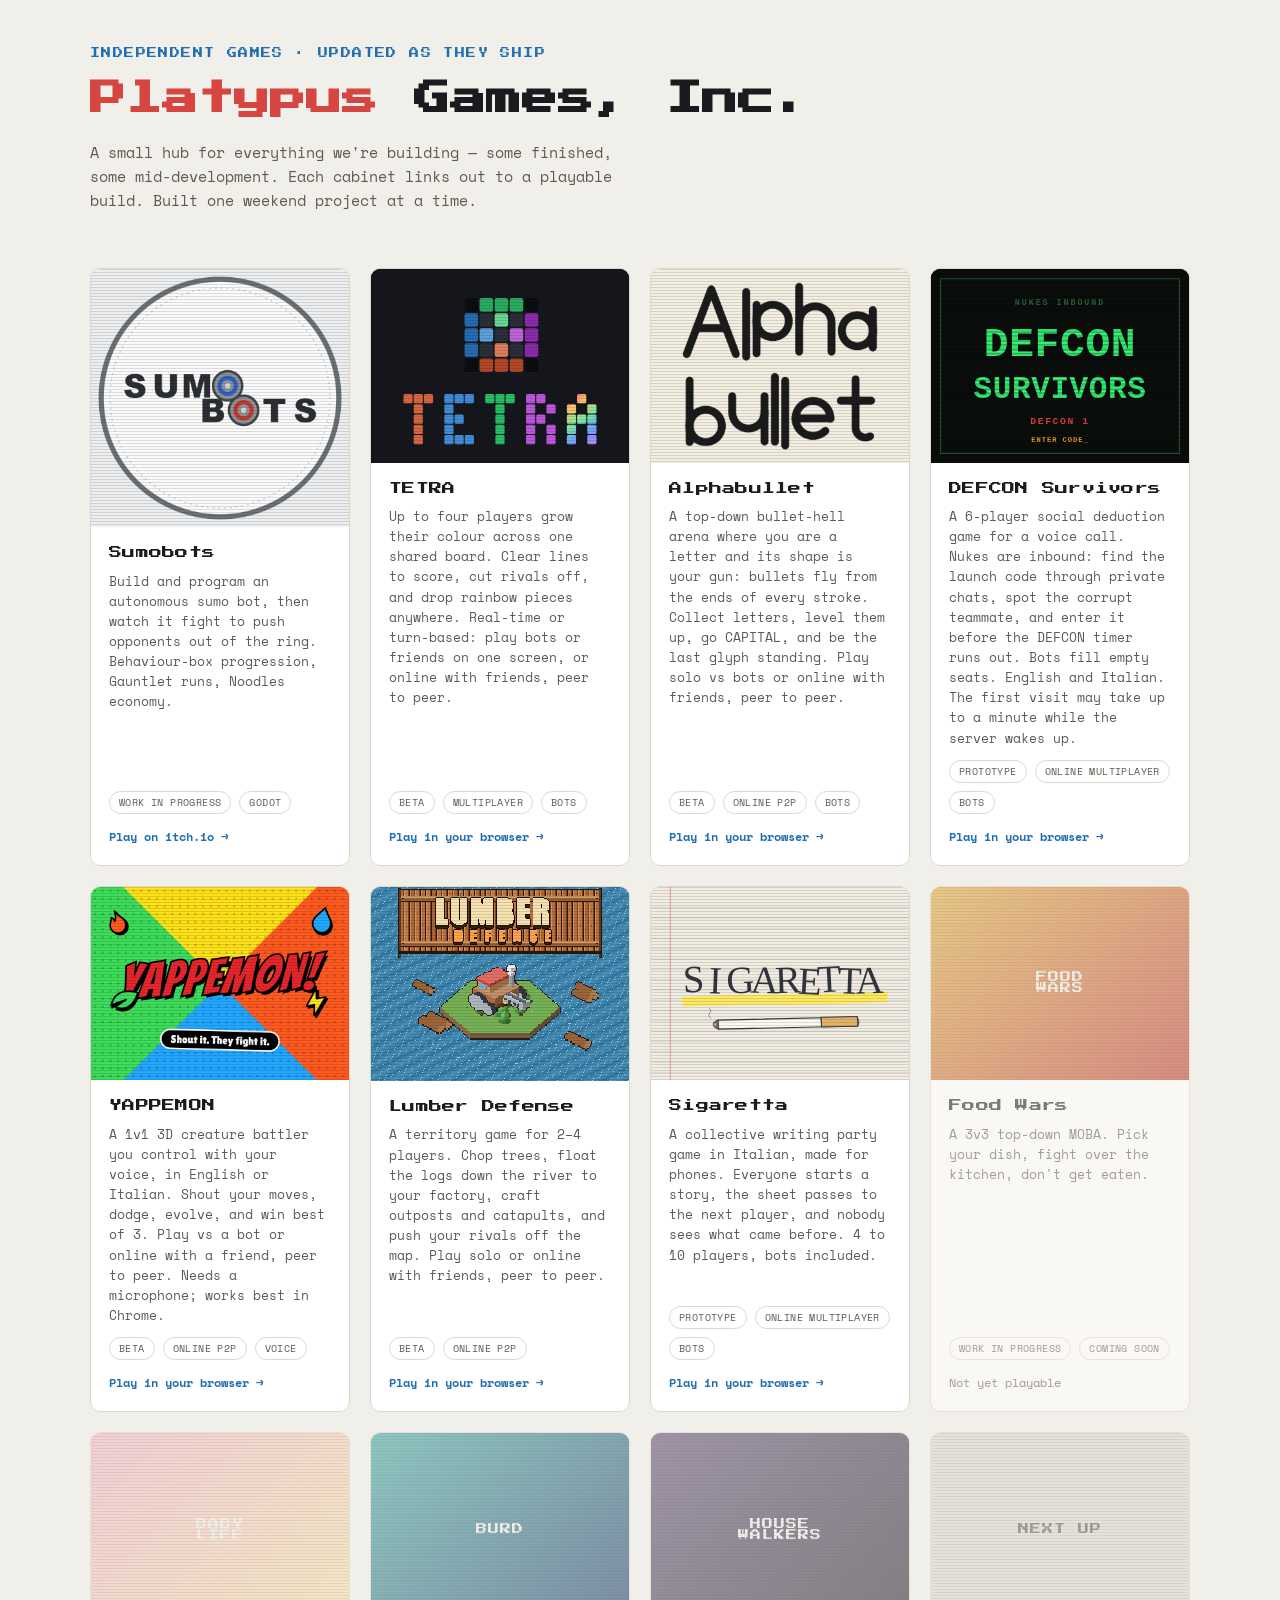
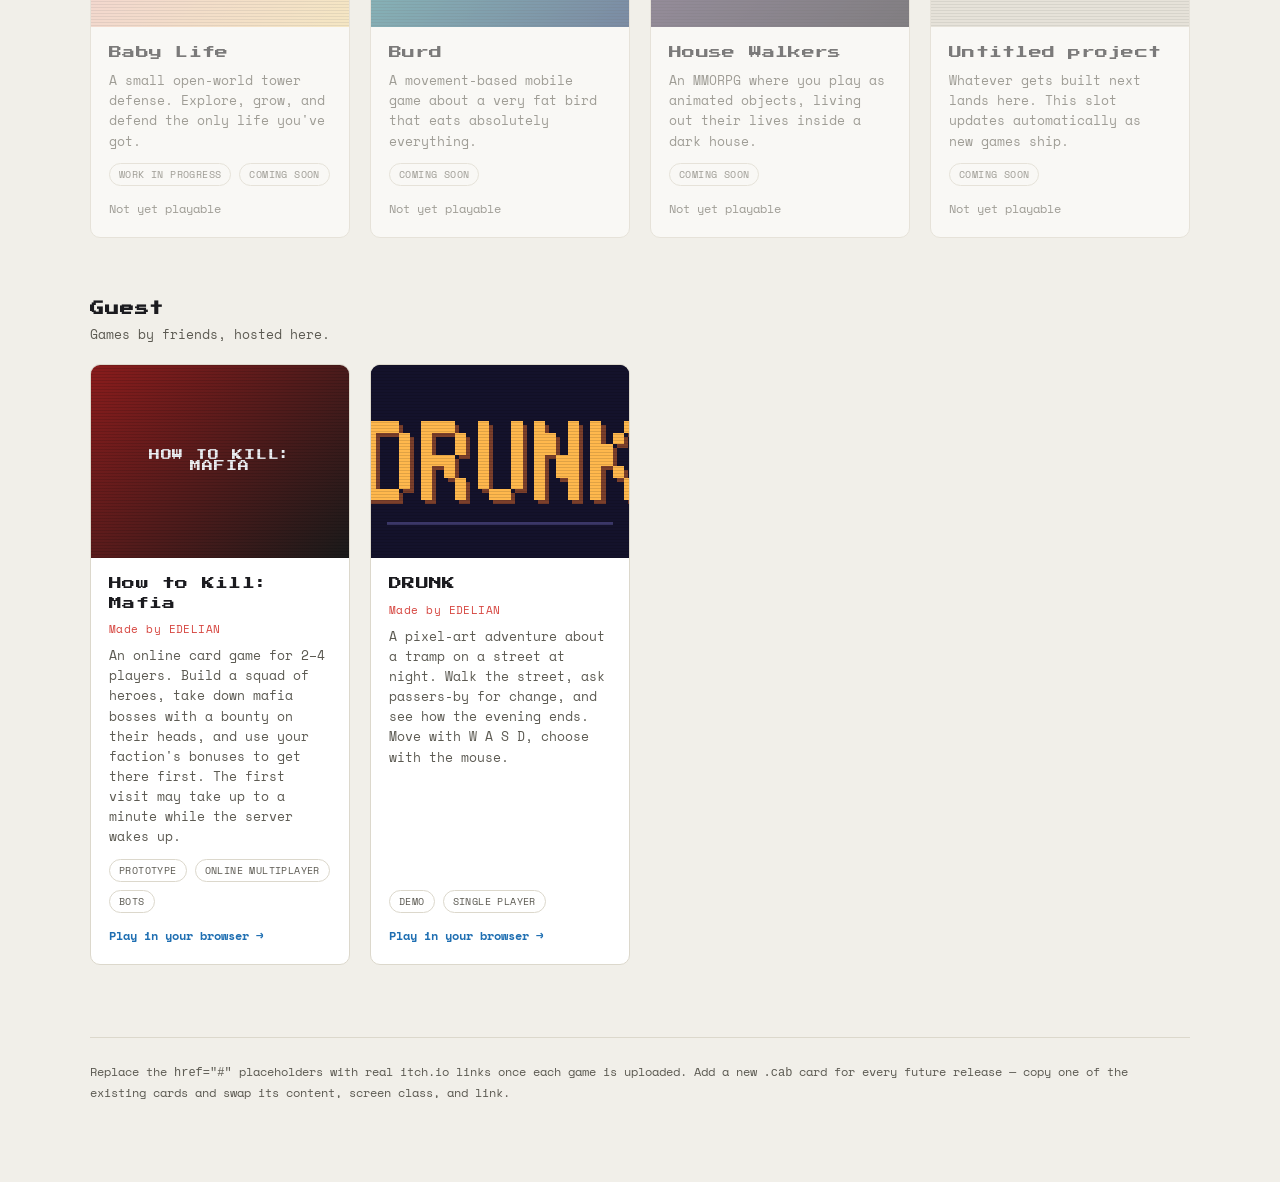
==== index.html @ ac617a6b "M2: Add DRUNK card (Made by EDELIAN, DEMO tag, logo)" ====
<!doctype html>
<html lang="en">
<head>
<meta charset="utf-8">
<meta name="viewport" content="width=device-width,initial-scale=1">
<title>Platypus Games, Inc.</title>
<link rel="stylesheet" href="https://fonts.googleapis.com/css2?family=Press+Start+2P&family=Space+Mono:wght@400;700&display=swap">
<style>
:root{
  --bg:#121318;
  --panel:#1c1e26;
  --panel-edge:#2a2d38;
  --fg:#eceef2;
  --fg-dim:#9aa0b4;
  --accent:#ff5d5d;
  --accent2:#5db1ff;
  --font-display:'Press Start 2P', 'Courier New', monospace;
  --font-body:'Space Mono', 'Courier New', monospace;
  color-scheme: dark;
}
@media (prefers-color-scheme: light){
  :root:not([data-theme="dark"]){
    --bg:#f1efe9;
    --panel:#ffffff;
    --panel-edge:#dcd8cc;
    --fg:#1b1b1f;
    --fg-dim:#5c5a52;
    --accent:#d6453f;
    --accent2:#1f6fb2;
    color-scheme: light;
  }
}
:root[data-theme="light"]{
  --bg:#f1efe9;
  --panel:#ffffff;
  --panel-edge:#dcd8cc;
  --fg:#1b1b1f;
  --fg-dim:#5c5a52;
  --accent:#d6453f;
  --accent2:#1f6fb2;
  color-scheme: light;
}

*{box-sizing:border-box}
body{
  margin:0;
  background:var(--bg);
  color:var(--fg);
  font-family:var(--font-body);
  padding-inline:16px;
}
a{color:inherit}

.wrap{
  max-width:1100px;
  margin:0 auto;
  padding-block:48px 80px;
}

header.hub{
  display:flex;
  flex-direction:column;
  gap:14px;
  margin-bottom:56px;
}
.eyebrow{
  font-family:var(--font-display);
  font-size:10px;
  letter-spacing:0.14em;
  color:var(--accent2);
  text-transform:uppercase;
}
h1{
  font-family:var(--font-display);
  font-size:clamp(22px, 4vw, 36px);
  line-height:1.5;
  margin:0;
  text-wrap:balance;
}
h1 .accent{color:var(--accent)}
.sub{
  color:var(--fg-dim);
  font-size:15px;
  max-width:60ch;
  line-height:1.6;
  margin:0;
}

.grid{
  display:grid;
  grid-template-columns:repeat(auto-fill, minmax(260px, 1fr));
  gap:20px;
}

.cab{
  background:var(--panel);
  border:1px solid var(--panel-edge);
  border-radius:10px;
  padding:0;
  overflow:hidden;
  display:flex;
  flex-direction:column;
  text-decoration:none;
  transition:transform .15s ease, border-color .15s ease, box-shadow .15s ease;
  position:relative;
}
.cab:hover, .cab:focus-visible{
  transform:translateY(-3px);
  border-color:var(--accent);
  box-shadow:0 0 0 1px var(--accent), 0 14px 30px -14px rgba(0,0,0,.5);
  outline:none;
}
.cab.placeholder{
  opacity:.55;
  pointer-events:none;
}

.screen{
  aspect-ratio:4/3;
  display:flex;
  align-items:center;
  justify-content:center;
  font-family:var(--font-display);
  font-size:11px;
  letter-spacing:.08em;
  text-align:center;
  padding:16px;
  position:relative;
  color:var(--bg);
}
.screen::after{
  content:"";
  position:absolute;
  inset:0;
  background:repeating-linear-gradient(
    to bottom,
    rgba(0,0,0,.12) 0px,
    rgba(0,0,0,.12) 1px,
    transparent 1px,
    transparent 3px
  );
  pointer-events:none;
}
.screen.sumobots{background:#eceeef; padding:0;}
.screen.sumobots img{width:100%; height:100%; object-fit:cover; display:block;}
.screen.tetrae{background:#15171c; padding:0;}
.screen.tetrae img{width:100%; height:100%; object-fit:cover; display:block;}
.screen.lumber{background:#3f86b0; padding:0;}
.screen.lumber img{width:100%; height:100%; object-fit:cover; display:block; image-rendering:pixelated;}
.screen.yappemon{background:#ff5a1f; padding:0;}
.screen.yappemon img{width:100%; height:100%; object-fit:cover; display:block;}
.screen.foodwars{background:linear-gradient(135deg, #e0a634, #c0392b);}
.screen.babylife{background:linear-gradient(135deg, #f2b5c4, #f7dfa5);}
.screen.burd{background:linear-gradient(135deg, #3aa6a0, #1b3a6b);}
.screen.housewalkers{background:linear-gradient(135deg, #5c4a72, #26222e);}
.screen.mafia{background:linear-gradient(135deg, #8a1c1c, #1a1a1a); color:#eceef2;}
.screen.drunk{background:#14122b; padding:0;}
.screen.drunk img{width:100%; height:100%; object-fit:cover; display:block;}
.screen.sigaretta{background:#f1ede3; padding:0;}
.screen.sigaretta img{width:100%; height:100%; object-fit:cover; display:block;}
.screen.alphabullet{background:#f3eee2; padding:0;}
.screen.abort{background:#0b0f0c; padding:0;}
.screen.abort img{width:100%; height:100%; object-fit:cover; display:block;}
.screen.alphabullet img{width:100%; height:100%; object-fit:cover; display:block;}
.screen.tbd{background:var(--panel-edge); color:var(--fg-dim);}

.cab-body{
  padding:16px 18px 20px;
  display:flex;
  flex-direction:column;
  gap:8px;
  flex:1;
}
.cab-title{
  font-family:var(--font-display);
  font-size:13px;
  letter-spacing:.02em;
  line-height:1.5;
}
.cab-credit{
  font-size:11px;
  letter-spacing:.04em;
  color:var(--accent);
}
.cab-desc{
  color:var(--fg-dim);
  font-size:13px;
  line-height:1.55;
  flex:1;
}
.cab-meta{
  display:flex;
  gap:8px;
  flex-wrap:wrap;
  margin-top:4px;
}
.tag{
  font-size:10px;
  letter-spacing:.04em;
  text-transform:uppercase;
  color:var(--fg-dim);
  border:1px solid var(--panel-edge);
  border-radius:999px;
  padding:3px 9px;
}
.cab-cta{
  font-size:12px;
  color:var(--accent2);
  font-weight:bold;
  margin-top:6px;
}
.cab.placeholder .cab-cta{color:var(--fg-dim); font-weight:normal;}

.section-title{
  font-family:var(--font-display);
  font-size:14px;
  letter-spacing:.06em;
  margin:64px 0 8px;
}
.section-sub{
  color:var(--fg-dim);
  font-size:13px;
  margin:0 0 20px;
}

footer{
  margin-top:72px;
  padding-top:24px;
  border-top:1px solid var(--panel-edge);
  color:var(--fg-dim);
  font-size:12px;
  line-height:1.7;
}
</style>
</head>
<body>
<div class="wrap">
  <header class="hub">
    <span class="eyebrow">Independent games · Updated as they ship</span>
    <h1><span class="accent">Platypus</span> Games, Inc.</h1>
    <p class="sub">A small hub for everything we're building — some finished, some mid-development. Each cabinet links out to a playable build. Built one weekend project at a time.</p>
  </header>

  <div class="grid">
    <a class="cab" href="sumobots/" aria-label="Play Sumobots">
      <div class="screen sumobots"><img src="sumobots-logo.png" alt="Sumobots logo"></div>
      <div class="cab-body">
        <div class="cab-title">Sumobots</div>
        <div class="cab-desc">Build and program an autonomous sumo bot, then watch it fight to push opponents out of the ring. Behaviour-box progression, Gauntlet runs, Noodles economy.</div>
        <div class="cab-meta">
          <span class="tag">Work in progress</span>
          <span class="tag">Godot</span>
        </div>
        <div class="cab-cta">Play on itch.io →</div>
      </div>
    </a>

    <a class="cab" href="https://giovannialtamore00-create.github.io/tetris-game/" aria-label="Play TETRA in your browser">
      <div class="screen tetrae"><img src="tetra-logo.svg" alt="TETRA logo"></div>
      <div class="cab-body">
        <div class="cab-title">TETRA</div>
        <div class="cab-desc">Up to four players grow their colour across one shared board. Clear lines to score, cut rivals off, and drop rainbow pieces anywhere. Real-time or turn-based: play bots or friends on one screen, or online with friends, peer to peer.</div>
        <div class="cab-meta">
          <span class="tag">Beta</span>
          <span class="tag">Multiplayer</span>
          <span class="tag">Bots</span>
        </div>
        <div class="cab-cta">Play in your browser →</div>
      </div>
    </a>
    <a class="cab" href="https://giovannialtamore00-create.github.io/alphabullet/" aria-label="Play Alphabullet in your browser">
      <div class="screen alphabullet"><img src="alphabullet-logo.png" alt="Alphabullet logo"></div>
      <div class="cab-body">
        <div class="cab-title">Alphabullet</div>
        <div class="cab-desc">A top-down bullet-hell arena where you are a letter and its shape is your gun: bullets fly from the ends of every stroke. Collect letters, level them up, go CAPITAL, and be the last glyph standing. Play solo vs bots or online with friends, peer to peer.</div>
        <div class="cab-meta">
          <span class="tag">Beta</span>
          <span class="tag">Online P2P</span>
          <span class="tag">Bots</span>
        </div>
        <div class="cab-cta">Play in your browser →</div>
      </div>
    </a>

    <a class="cab" href="https://defcon-survivors.onrender.com/" aria-label="Play DEFCON Survivors in your browser">
      <div class="screen abort"><img src="defcon-survivors-logo.svg" alt="DEFCON Survivors logo"></div>
      <div class="cab-body">
        <div class="cab-title">DEFCON Survivors</div>
        <div class="cab-desc">A 6-player social deduction game for a voice call. Nukes are inbound: find the launch code through private chats, spot the corrupt teammate, and enter it before the DEFCON timer runs out. Bots fill empty seats. English and Italian. The first visit may take up to a minute while the server wakes up.</div>
        <div class="cab-meta">
          <span class="tag">Prototype</span>
          <span class="tag">Online multiplayer</span>
          <span class="tag">Bots</span>
        </div>
        <div class="cab-cta">Play in your browser →</div>
      </div>
    </a>

    <a class="cab" href="https://giovannialtamore00-create.github.io/yappemon/" aria-label="Play YAPPEMON in your browser">
      <div class="screen yappemon"><img src="yappemon-logo.png" alt="YAPPEMON logo"></div>
      <div class="cab-body">
        <div class="cab-title">YAPPEMON</div>
        <div class="cab-desc">A 1v1 3D creature battler you control with your voice, in English or Italian. Shout your moves, dodge, evolve, and win best of 3. Play vs a bot or online with a friend, peer to peer. Needs a microphone; works best in Chrome.</div>
        <div class="cab-meta">
          <span class="tag">Beta</span>
          <span class="tag">Online P2P</span>
          <span class="tag">Voice</span>
        </div>
        <div class="cab-cta">Play in your browser →</div>
      </div>
    </a>

    <a class="cab" href="https://giovannialtamore00-create.github.io/lumber-defense/" aria-label="Play Lumber Defense in your browser">
      <div class="screen lumber"><img src="lumber-defense-logo.png" alt="Lumber Defense logo"></div>
      <div class="cab-body">
        <div class="cab-title">Lumber Defense</div>
        <div class="cab-desc">A territory game for 2–4 players. Chop trees, float the logs down the river to your factory, craft outposts and catapults, and push your rivals off the map. Play solo or online with friends, peer to peer.</div>
        <div class="cab-meta">
          <span class="tag">Beta</span>
          <span class="tag">Online P2P</span>
        </div>
        <div class="cab-cta">Play in your browser →</div>
      </div>
    </a>
    <a class="cab" href="https://giovannialtamore00-create.github.io/sigaretta/" aria-label="Play Sigaretta in your browser">
      <div class="screen sigaretta"><img src="sigaretta-logo.svg" alt="Sigaretta logo"></div>
      <div class="cab-body">
        <div class="cab-title">Sigaretta</div>
        <div class="cab-desc">A collective writing party game in Italian, made for phones. Everyone starts a story, the sheet passes to the next player, and nobody sees what came before. 4 to 10 players, bots included.</div>
        <div class="cab-meta">
          <span class="tag">Prototype</span>
          <span class="tag">Online multiplayer</span>
          <span class="tag">Bots</span>
        </div>
        <div class="cab-cta">Play in your browser →</div>
      </div>
    </a>

    <div class="cab placeholder" aria-label="Food Wars — coming soon">
      <div class="screen foodwars">FOOD<br>WARS</div>
      <div class="cab-body">
        <div class="cab-title">Food Wars</div>
        <div class="cab-desc">A 3v3 top-down MOBA. Pick your dish, fight over the kitchen, don't get eaten.</div>
        <div class="cab-meta">
          <span class="tag">Work in progress</span>
          <span class="tag">Coming soon</span>
        </div>
        <div class="cab-cta">Not yet playable</div>
      </div>
    </div>

    <div class="cab placeholder" aria-label="Baby Life — coming soon">
      <div class="screen babylife">BABY<br>LIFE</div>
      <div class="cab-body">
        <div class="cab-title">Baby Life</div>
        <div class="cab-desc">A small open-world tower defense. Explore, grow, and defend the only life you've got.</div>
        <div class="cab-meta">
          <span class="tag">Work in progress</span>
          <span class="tag">Coming soon</span>
        </div>
        <div class="cab-cta">Not yet playable</div>
      </div>
    </div>

    <div class="cab placeholder" aria-label="Burd — coming soon">
      <div class="screen burd">BURD</div>
      <div class="cab-body">
        <div class="cab-title">Burd</div>
        <div class="cab-desc">A movement-based mobile game about a very fat bird that eats absolutely everything.</div>
        <div class="cab-meta">
          <span class="tag">Coming soon</span>
        </div>
        <div class="cab-cta">Not yet playable</div>
      </div>
    </div>

    <div class="cab placeholder" aria-label="House Walkers — coming soon">
      <div class="screen housewalkers">HOUSE<br>WALKERS</div>
      <div class="cab-body">
        <div class="cab-title">House Walkers</div>
        <div class="cab-desc">An MMORPG where you play as animated objects, living out their lives inside a dark house.</div>
        <div class="cab-meta">
          <span class="tag">Coming soon</span>
        </div>
        <div class="cab-cta">Not yet playable</div>
      </div>
    </div>

    <div class="cab placeholder" aria-hidden="true">
      <div class="screen tbd">NEXT UP</div>
      <div class="cab-body">
        <div class="cab-title">Untitled project</div>
        <div class="cab-desc">Whatever gets built next lands here. This slot updates automatically as new games ship.</div>
        <div class="cab-meta">
          <span class="tag">Coming soon</span>
        </div>
        <div class="cab-cta">Not yet playable</div>
      </div>
    </div>
  </div>

  <h2 class="section-title">Guest</h2>
  <p class="section-sub">Games by friends, hosted here.</p>

  <div class="grid">
    <a class="cab" href="https://how-to-kill-mafia.onrender.com/" aria-label="Play How to Kill: Mafia in your browser">
      <div class="screen mafia">HOW TO KILL:<br>MAFIA</div>
      <div class="cab-body">
        <div class="cab-title">How to Kill: Mafia</div>
        <div class="cab-credit">Made by EDELIAN</div>
        <div class="cab-desc">An online card game for 2–4 players. Build a squad of heroes, take down mafia bosses with a bounty on their heads, and use your faction's bonuses to get there first. The first visit may take up to a minute while the server wakes up.</div>
        <div class="cab-meta">
          <span class="tag">Prototype</span>
          <span class="tag">Online multiplayer</span>
          <span class="tag">Bots</span>
        </div>
        <div class="cab-cta">Play in your browser →</div>
      </div>
    </a>
    <a class="cab" href="https://giovannialtamore00-create.github.io/drunk/" aria-label="Play DRUNK in your browser">
      <div class="screen drunk"><img src="drunk-logo.svg" alt="DRUNK logo"></div>
      <div class="cab-body">
        <div class="cab-title">DRUNK</div>
        <div class="cab-credit">Made by EDELIAN</div>
        <div class="cab-desc">A pixel-art adventure about a tramp on a street at night. Walk the street, ask passers-by for change, and see how the evening ends. Move with W A S D, choose with the mouse.</div>
        <div class="cab-meta">
          <span class="tag">DEMO</span>
          <span class="tag">Single player</span>
        </div>
        <div class="cab-cta">Play in your browser →</div>
      </div>
    </a>
  </div>

  <footer>
    Replace the <code>href="#"</code> placeholders with real itch.io links once each game is uploaded. Add a new <code>.cab</code> card for every future release — copy one of the existing cards and swap its content, screen class, and link.
  </footer>
</div>
</body>
</html>
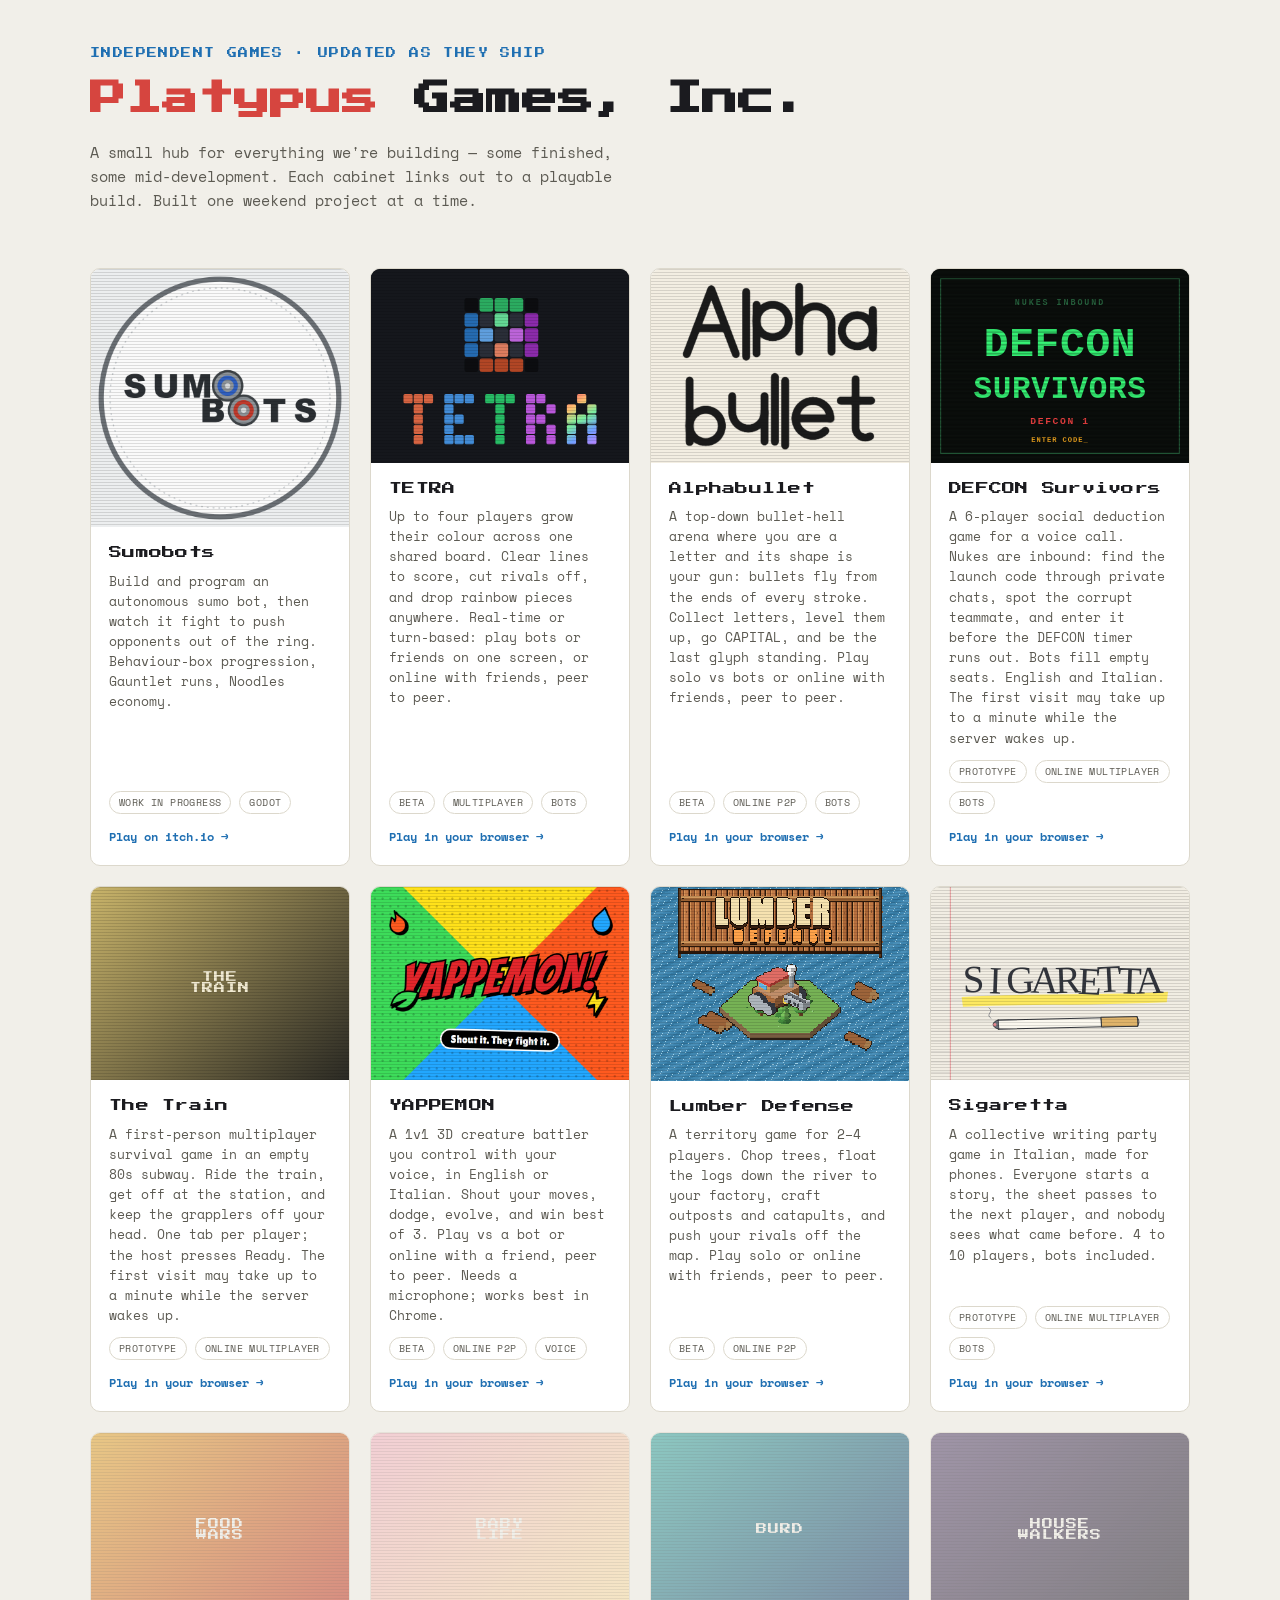
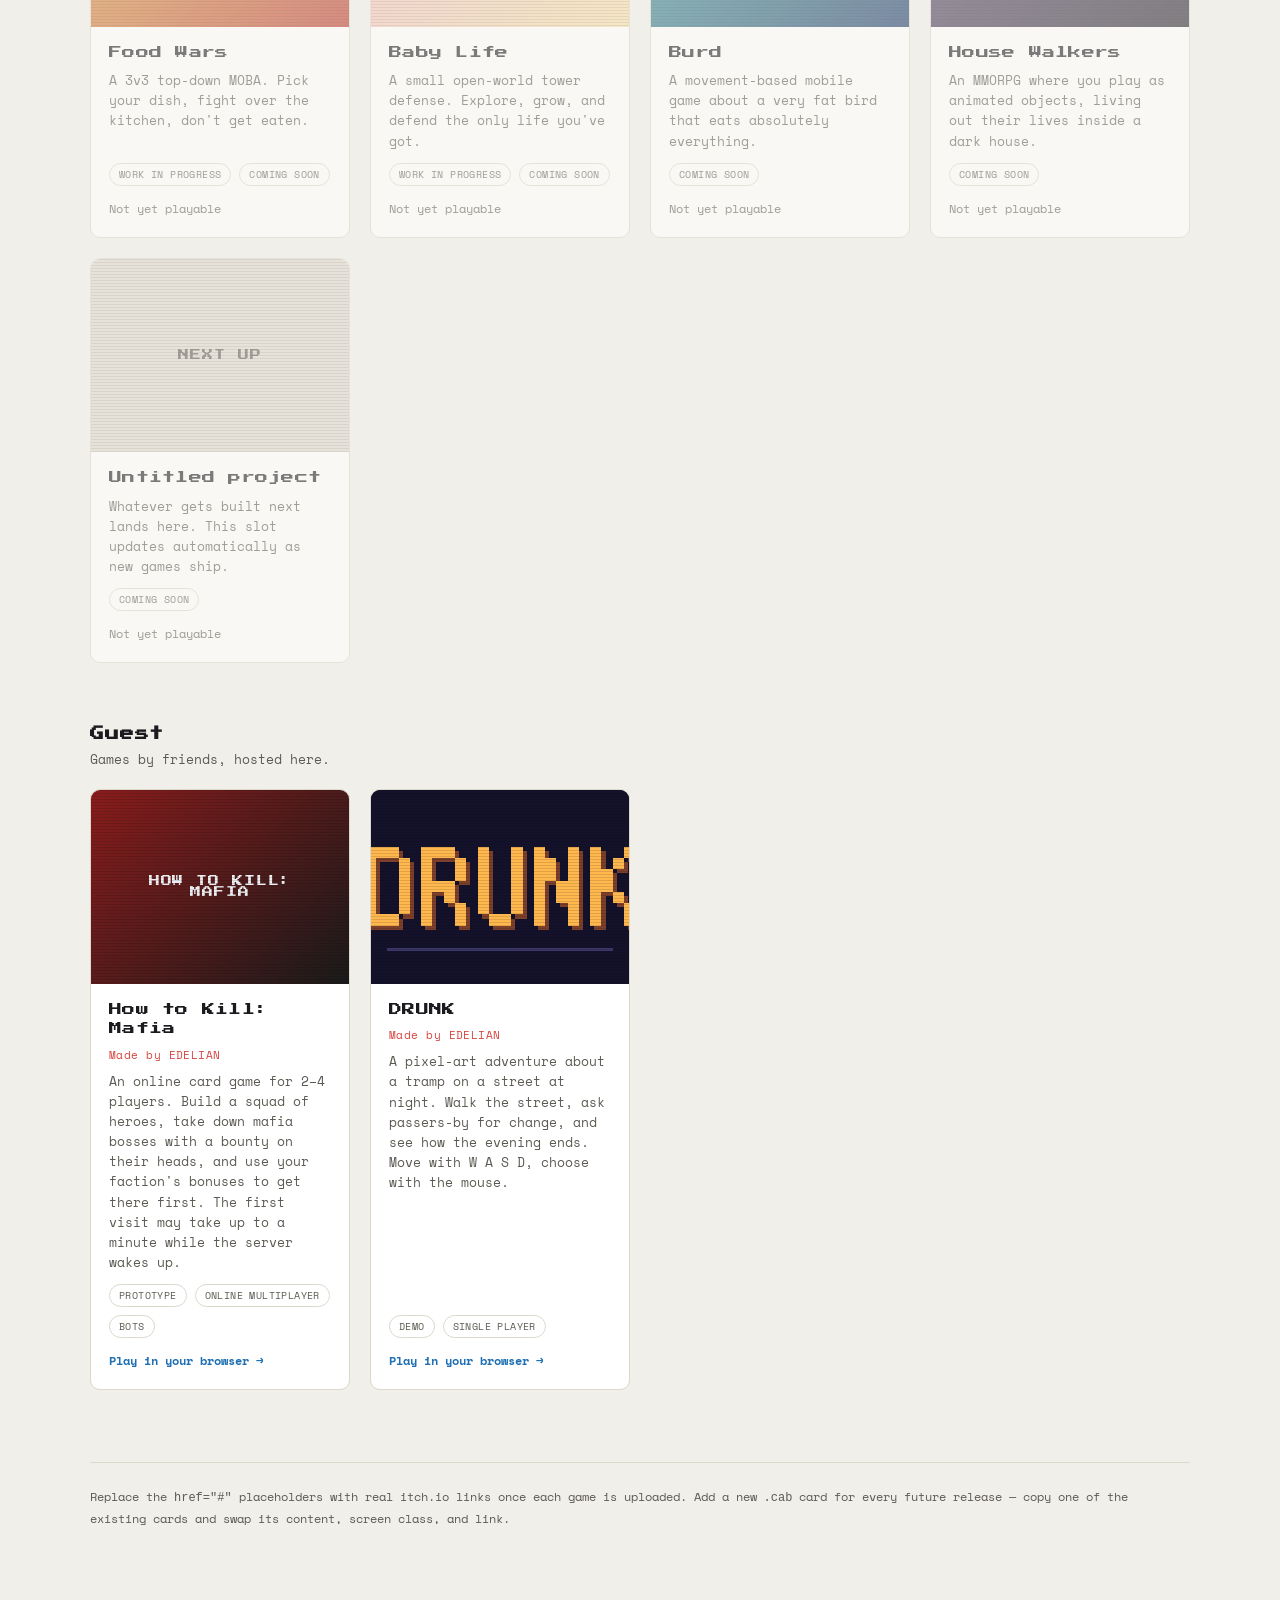
==== commit 3758669c: "M0: Add The Train card (METROYALE on Render) Co-Authored-By: Claude Opus 5.5 <noreply@anthropic.com>" ====
--- a/index.html
+++ b/index.html
@@ -154,6 +154,7 @@
 .screen.burd{background:linear-gradient(135deg, #3aa6a0, #1b3a6b);}
 .screen.housewalkers{background:linear-gradient(135deg, #5c4a72, #26222e);}
 .screen.mafia{background:linear-gradient(135deg, #8a1c1c, #1a1a1a); color:#eceef2;}
+.screen.train{background:linear-gradient(135deg, #c9b46a, #2b2a24); color:#f1ead2;}
 .screen.drunk{background:#14122b; padding:0;}
 .screen.drunk img{width:100%; height:100%; object-fit:cover; display:block;}
 .screen.sigaretta{background:#f1ede3; padding:0;}
@@ -296,6 +297,19 @@
       </div>
     </a>
 
+    <a class="cab" href="https://the-train.onrender.com/" aria-label="Play The Train in your browser">
+      <div class="screen train">THE<br>TRAIN</div>
+      <div class="cab-body">
+        <div class="cab-title">The Train</div>
+        <div class="cab-desc">A first-person multiplayer survival game in an empty 80s subway. Ride the train, get off at the station, and keep the grapplers off your head. One tab per player; the host presses Ready. The first visit may take up to a minute while the server wakes up.</div>
+        <div class="cab-meta">
+          <span class="tag">Prototype</span>
+          <span class="tag">Online multiplayer</span>
+        </div>
+        <div class="cab-cta">Play in your browser →</div>
+      </div>
+    </a>
+
     <a class="cab" href="https://giovannialtamore00-create.github.io/yappemon/" aria-label="Play YAPPEMON in your browser">
       <div class="screen yappemon"><img src="yappemon-logo.png" alt="YAPPEMON logo"></div>
       <div class="cab-body">
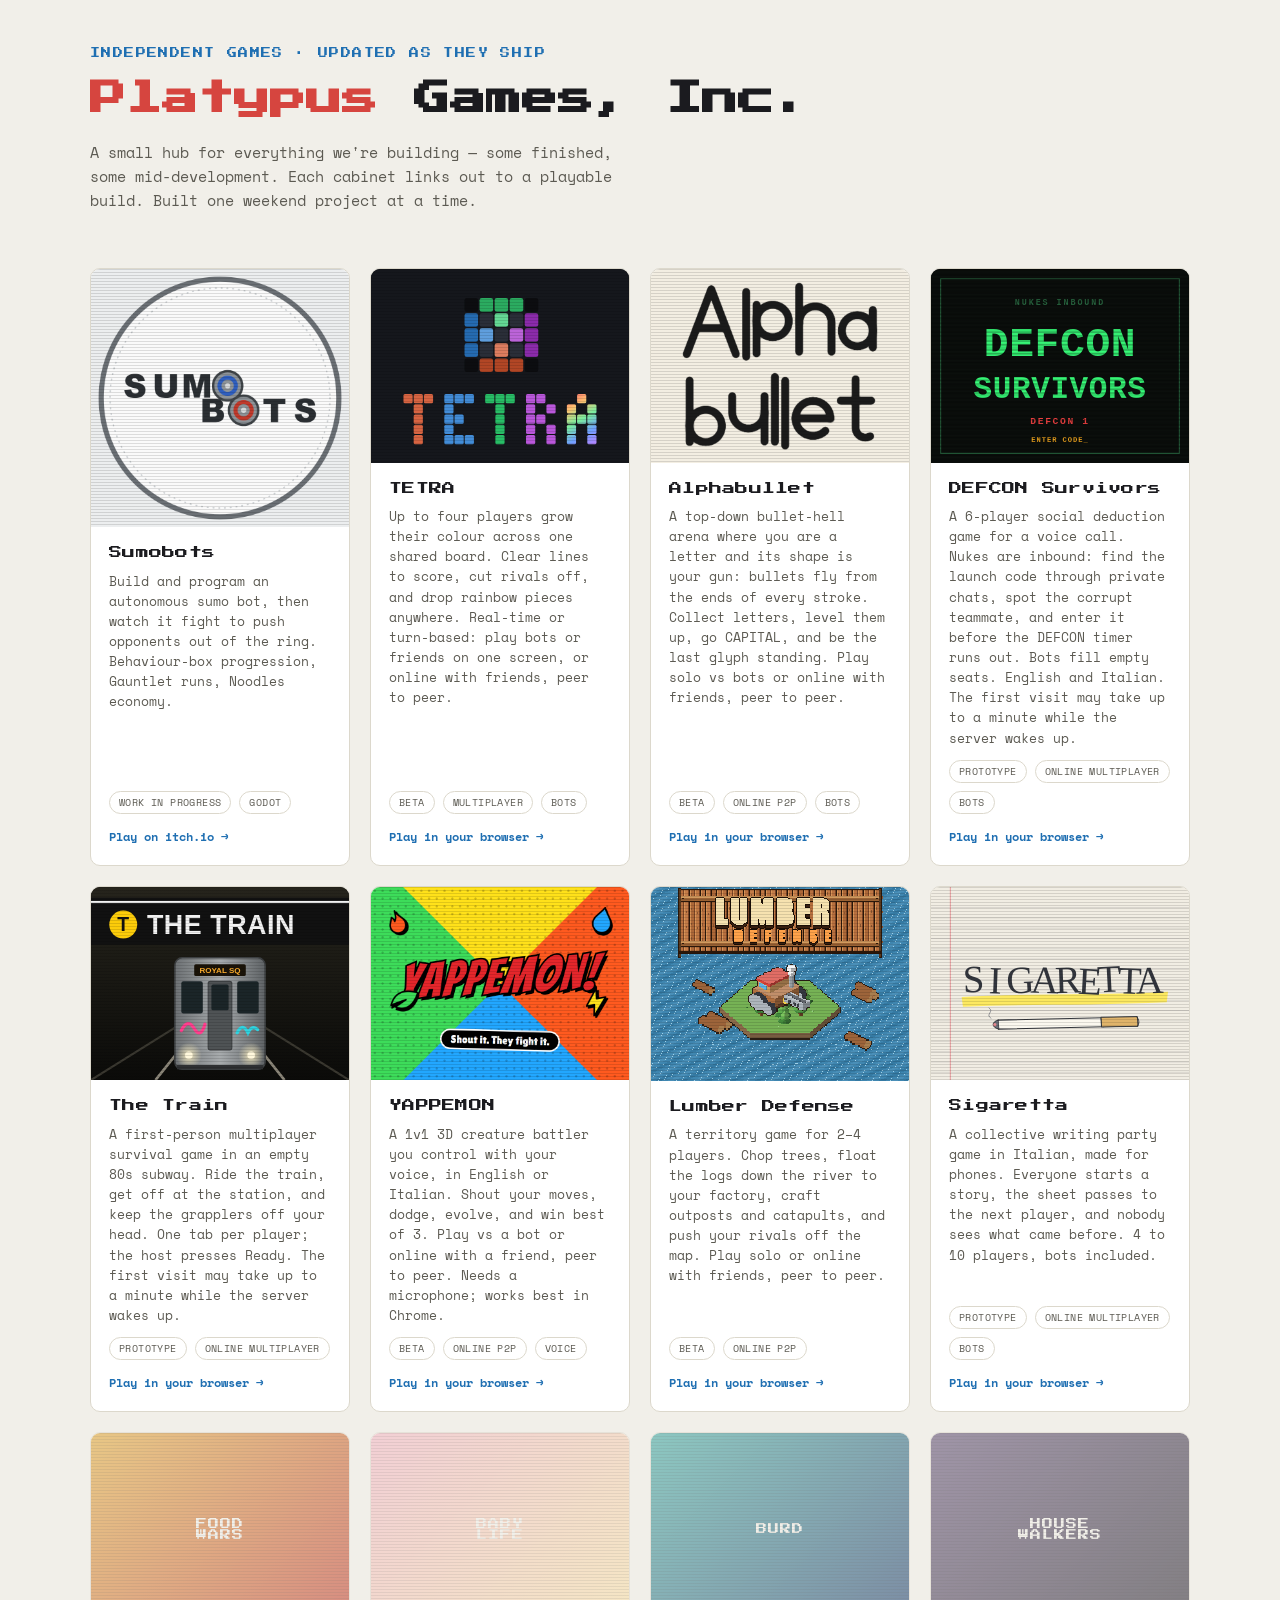
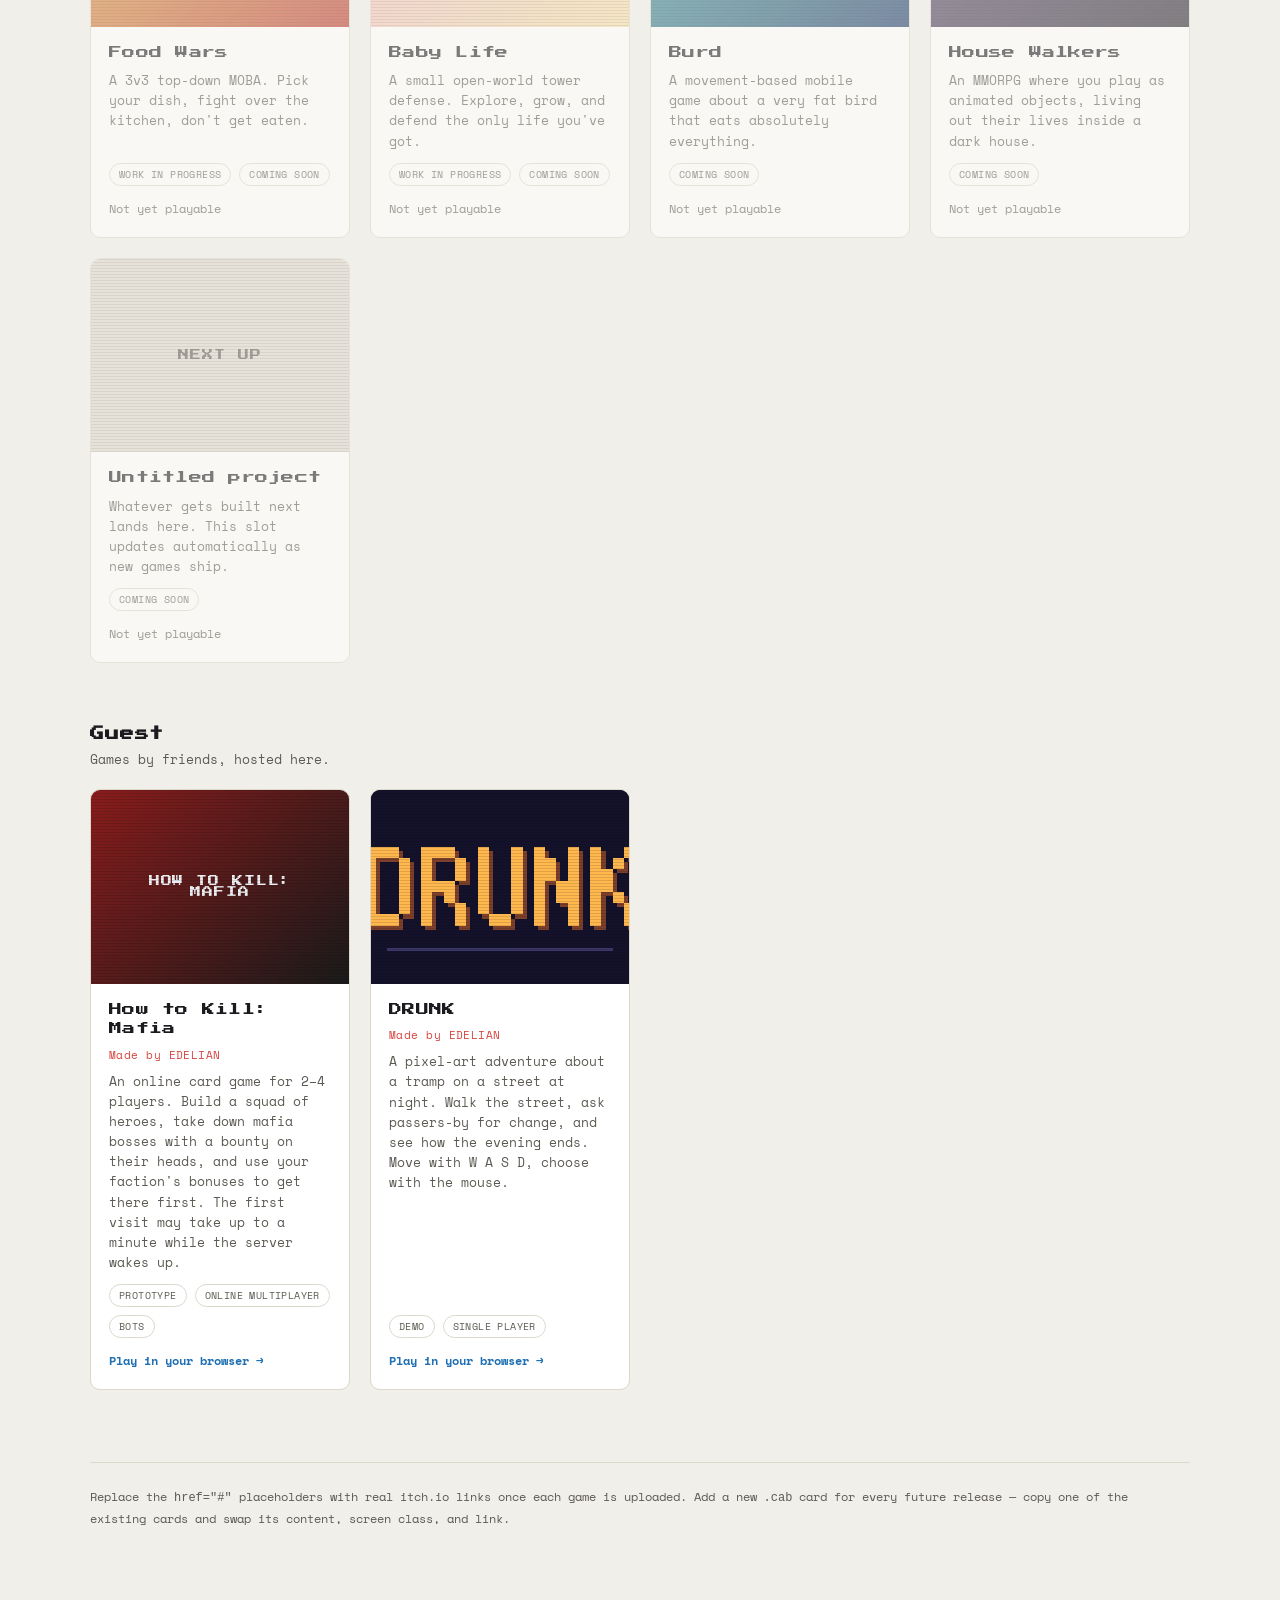
==== commit 8d1538bd: "M0: The Train logo on its card Co-Authored-By: Claude Opus 5.5 <noreply@anthropic.com>" ====
--- a/index.html
+++ b/index.html
@@ -154,7 +154,8 @@
 .screen.burd{background:linear-gradient(135deg, #3aa6a0, #1b3a6b);}
 .screen.housewalkers{background:linear-gradient(135deg, #5c4a72, #26222e);}
 .screen.mafia{background:linear-gradient(135deg, #8a1c1c, #1a1a1a); color:#eceef2;}
-.screen.train{background:linear-gradient(135deg, #c9b46a, #2b2a24); color:#f1ead2;}
+.screen.train{background:#0b0b09; padding:0;}
+.screen.train img{width:100%; height:100%; object-fit:cover; display:block;}
 .screen.drunk{background:#14122b; padding:0;}
 .screen.drunk img{width:100%; height:100%; object-fit:cover; display:block;}
 .screen.sigaretta{background:#f1ede3; padding:0;}
@@ -298,7 +299,7 @@
     </a>
 
     <a class="cab" href="https://the-train.onrender.com/" aria-label="Play The Train in your browser">
-      <div class="screen train">THE<br>TRAIN</div>
+      <div class="screen train"><img src="the-train-logo.svg" alt="The Train logo"></div>
       <div class="cab-body">
         <div class="cab-title">The Train</div>
         <div class="cab-desc">A first-person multiplayer survival game in an empty 80s subway. Ride the train, get off at the station, and keep the grapplers off your head. One tab per player; the host presses Ready. The first visit may take up to a minute while the server wakes up.</div>
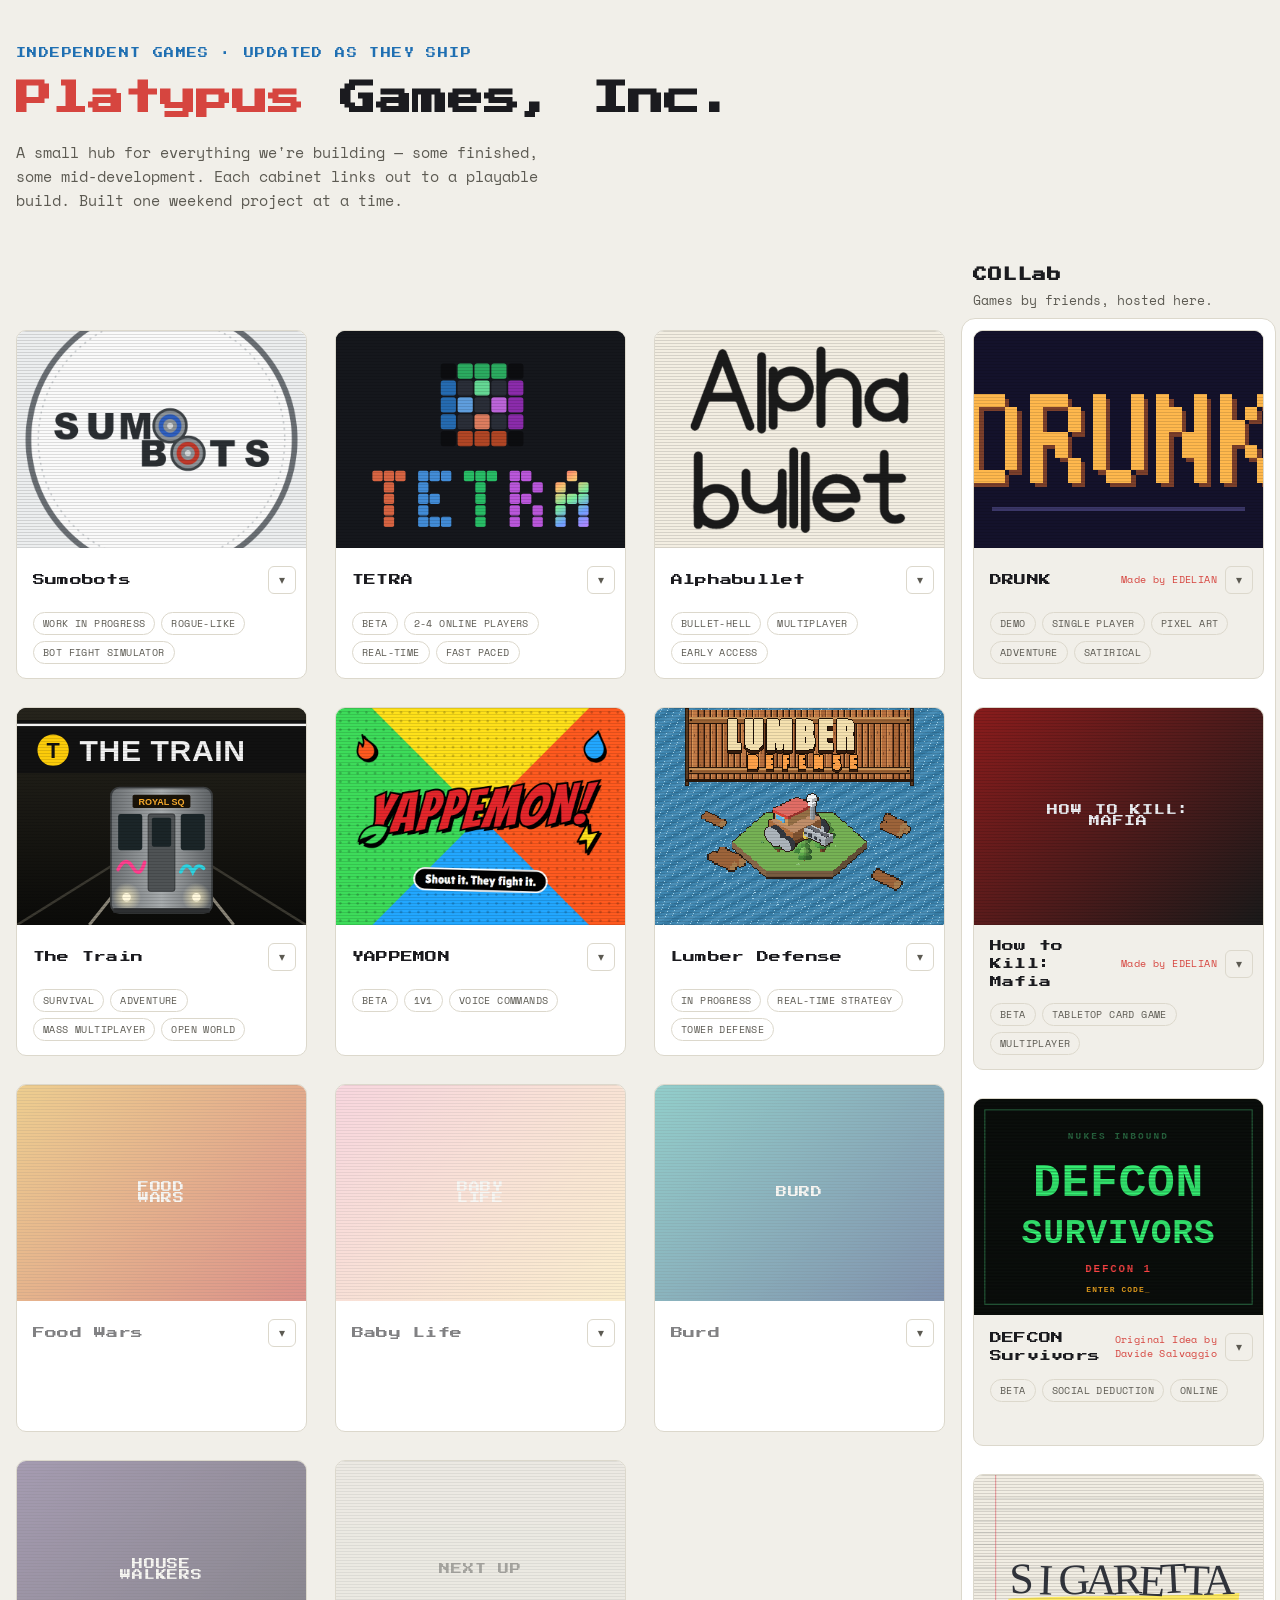
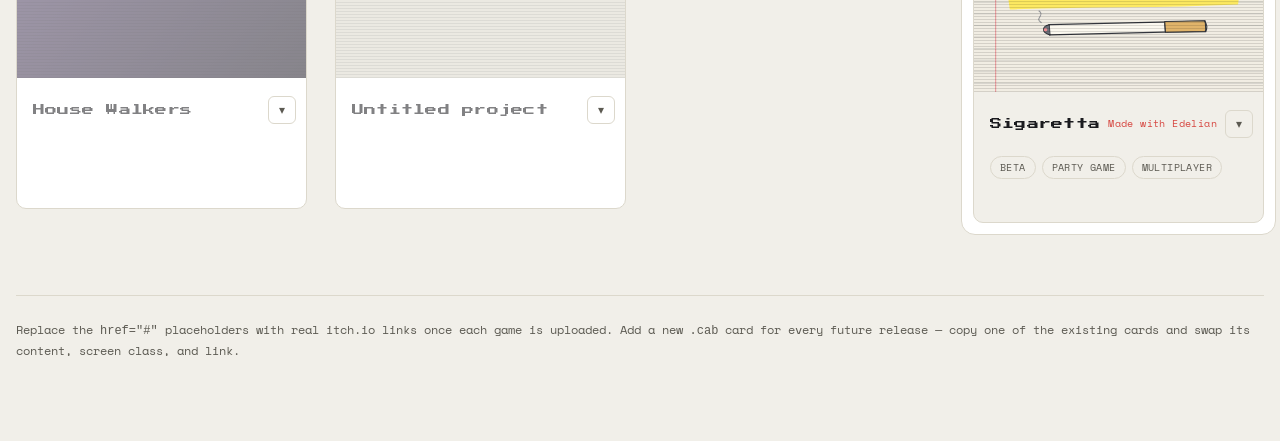
==== commit 74d7f436: "M0: COLLab side panel, collapsible game cards, new tags - COLLab panel on the right (DRUNK, Mafia, D" ====
--- a/index.html
+++ b/index.html
@@ -52,7 +52,7 @@
 a{color:inherit}
 
 .wrap{
-  max-width:1100px;
+  max-width:1400px;
   margin:0 auto;
   padding-block:48px 80px;
 }
@@ -88,8 +88,9 @@
 
 .grid{
   display:grid;
-  grid-template-columns:repeat(auto-fill, minmax(260px, 1fr));
+  grid-template-columns:repeat(auto-fill, minmax(220px, 1fr));
   gap:20px;
+  align-items:start;
 }
 
 .cab{
@@ -100,20 +101,16 @@
   overflow:hidden;
   display:flex;
   flex-direction:column;
-  text-decoration:none;
   transition:transform .15s ease, border-color .15s ease, box-shadow .15s ease;
   position:relative;
 }
-.cab:hover, .cab:focus-visible{
+.cab:not(.placeholder):hover, .cab:not(.placeholder):focus-within{
   transform:translateY(-3px);
   border-color:var(--accent);
   box-shadow:0 0 0 1px var(--accent), 0 14px 30px -14px rgba(0,0,0,.5);
-  outline:none;
-}
-.cab.placeholder{
-  opacity:.55;
-  pointer-events:none;
-}
+}
+.cab a{text-decoration:none; outline:none;}
+.cab.placeholder .screen, .cab.placeholder .cab-title{opacity:.55;}
 
 .screen{
   aspect-ratio:4/3;
@@ -166,19 +163,51 @@
 .screen.alphabullet img{width:100%; height:100%; object-fit:cover; display:block;}
 .screen.tbd{background:var(--panel-edge); color:var(--fg-dim);}
 
-.cab-body{
-  padding:16px 18px 20px;
+.cab-head{
+  display:flex;
+  align-items:center;
+  gap:8px;
+  padding:12px 10px 12px 16px;
+  min-height:64px;
+}
+.cab-title{
+  font-family:var(--font-display);
+  font-size:12px;
+  letter-spacing:.02em;
+  line-height:1.5;
+  flex:1;
+  min-width:0;
+}
+.cab-head .cab-credit{
+  flex:0 1 auto;
+  max-width:45%;
+  text-align:right;
+  font-size:10px;
+  line-height:1.4;
+}
+.cab-toggle{
+  flex:none;
+  width:28px;
+  height:28px;
+  display:grid;
+  place-items:center;
+  background:none;
+  border:1px solid var(--panel-edge);
+  border-radius:6px;
+  color:var(--fg-dim);
+  font-size:12px;
+  cursor:pointer;
+  transition:transform .15s ease, color .15s ease, border-color .15s ease;
+}
+.cab-toggle:hover, .cab-toggle:focus-visible{color:var(--fg); border-color:var(--accent2); outline:none;}
+.cab-toggle[aria-expanded="true"]{transform:rotate(180deg);}
+.cab-details{
+  padding:0 16px 18px;
   display:flex;
   flex-direction:column;
   gap:8px;
-  flex:1;
-}
-.cab-title{
-  font-family:var(--font-display);
-  font-size:13px;
-  letter-spacing:.02em;
-  line-height:1.5;
-}
+}
+.cab-details[hidden]{display:none;}
 .cab-credit{
   font-size:11px;
   letter-spacing:.04em;
@@ -188,13 +217,14 @@
   color:var(--fg-dim);
   font-size:13px;
   line-height:1.55;
-  flex:1;
-}
-.cab-meta{
+}
+.cab-tags{
   display:flex;
-  gap:8px;
+  gap:6px;
   flex-wrap:wrap;
-  margin-top:4px;
+  align-content:flex-start;
+  padding:0 16px 14px;
+  min-height:66px;
 }
 .tag{
   font-size:10px;
@@ -223,6 +253,56 @@
   color:var(--fg-dim);
   font-size:13px;
   margin:0 0 20px;
+}
+
+/* 3 columns of my games + 1 collab column, all the same width */
+.layout{
+  display:grid;
+  grid-template-columns:repeat(4, minmax(0, 1fr));
+  column-gap:28px;
+  row-gap:0;
+  align-items:start;
+}
+.layout main{
+  grid-column:1 / 4;
+  grid-row:2;
+  display:grid;
+  grid-template-columns:subgrid;
+}
+.layout main .grid{
+  grid-column:1 / -1;
+  grid-template-columns:subgrid;
+  gap:28px;
+}
+.collab-head{grid-column:4; grid-row:1;}
+.collab-head .section-title{margin-top:0;}
+.guest-panel{
+  grid-column:4;
+  grid-row:2;
+  position:relative;
+  isolation:isolate;
+}
+.guest-panel::before{
+  content:"";
+  position:absolute;
+  inset:-12px;
+  background:var(--panel);
+  border:1px solid var(--panel-edge);
+  border-radius:14px;
+  z-index:-1;
+}
+.guest-list{
+  display:flex;
+  flex-direction:column;
+  gap:28px;
+}
+.guest-list .cab{background:var(--bg);}
+@media (max-width: 700px){
+  .layout{display:block;}
+  .layout main{display:block;}
+  .layout main .grid{grid-template-columns:repeat(auto-fill, minmax(220px, 1fr));}
+  .collab-head{margin-top:56px;}
+  .guest-list{display:grid; grid-template-columns:repeat(auto-fill, minmax(220px, 1fr));}
 }
 
 footer{
@@ -243,213 +323,278 @@
     <p class="sub">A small hub for everything we're building — some finished, some mid-development. Each cabinet links out to a playable build. Built one weekend project at a time.</p>
   </header>
 
+  <div class="layout">
+  <main>
   <div class="grid">
-    <a class="cab" href="sumobots/" aria-label="Play Sumobots">
-      <div class="screen sumobots"><img src="sumobots-logo.png" alt="Sumobots logo"></div>
-      <div class="cab-body">
-        <div class="cab-title">Sumobots</div>
+    <div class="cab">
+      <a href="sumobots/" aria-label="Play Sumobots"><div class="screen sumobots"><img src="sumobots-logo.png" alt="Sumobots logo"></div></a>
+      <div class="cab-head">
+        <a class="cab-title" href="sumobots/">Sumobots</a>
+        <button class="cab-toggle" type="button" aria-expanded="false" aria-label="Show details">▾</button>
+      </div>
+      <div class="cab-tags">
+        <span class="tag">Work in progress</span>
+        <span class="tag">Rogue-like</span>
+        <span class="tag">Bot fight simulator</span>
+      </div>
+      <div class="cab-details" hidden>
         <div class="cab-desc">Build and program an autonomous sumo bot, then watch it fight to push opponents out of the ring. Behaviour-box progression, Gauntlet runs, Noodles economy.</div>
-        <div class="cab-meta">
-          <span class="tag">Work in progress</span>
-          <span class="tag">Godot</span>
-        </div>
-        <div class="cab-cta">Play on itch.io →</div>
-      </div>
-    </a>
-
-    <a class="cab" href="https://giovannialtamore00-create.github.io/tetris-game/" aria-label="Play TETRA in your browser">
-      <div class="screen tetrae"><img src="tetra-logo.svg" alt="TETRA logo"></div>
-      <div class="cab-body">
-        <div class="cab-title">TETRA</div>
+        <a class="cab-cta" href="sumobots/">Play on itch.io →</a>
+      </div>
+    </div>
+
+    <div class="cab">
+      <a href="https://giovannialtamore00-create.github.io/tetris-game/" aria-label="Play TETRA in your browser"><div class="screen tetrae"><img src="tetra-logo.svg" alt="TETRA logo"></div></a>
+      <div class="cab-head">
+        <a class="cab-title" href="https://giovannialtamore00-create.github.io/tetris-game/">TETRA</a>
+        <button class="cab-toggle" type="button" aria-expanded="false" aria-label="Show details">▾</button>
+      </div>
+      <div class="cab-tags">
+        <span class="tag">Beta</span>
+        <span class="tag">2-4 online players</span>
+        <span class="tag">Real-time</span>
+        <span class="tag">Fast paced</span>
+      </div>
+      <div class="cab-details" hidden>
         <div class="cab-desc">Up to four players grow their colour across one shared board. Clear lines to score, cut rivals off, and drop rainbow pieces anywhere. Real-time or turn-based: play bots or friends on one screen, or online with friends, peer to peer.</div>
-        <div class="cab-meta">
-          <span class="tag">Beta</span>
-          <span class="tag">Multiplayer</span>
-          <span class="tag">Bots</span>
-        </div>
-        <div class="cab-cta">Play in your browser →</div>
-      </div>
-    </a>
-    <a class="cab" href="https://giovannialtamore00-create.github.io/alphabullet/" aria-label="Play Alphabullet in your browser">
-      <div class="screen alphabullet"><img src="alphabullet-logo.png" alt="Alphabullet logo"></div>
-      <div class="cab-body">
-        <div class="cab-title">Alphabullet</div>
+        <a class="cab-cta" href="https://giovannialtamore00-create.github.io/tetris-game/">Play in your browser →</a>
+      </div>
+    </div>
+
+    <div class="cab">
+      <a href="https://giovannialtamore00-create.github.io/alphabullet/" aria-label="Play Alphabullet in your browser"><div class="screen alphabullet"><img src="alphabullet-logo.png" alt="Alphabullet logo"></div></a>
+      <div class="cab-head">
+        <a class="cab-title" href="https://giovannialtamore00-create.github.io/alphabullet/">Alphabullet</a>
+        <button class="cab-toggle" type="button" aria-expanded="false" aria-label="Show details">▾</button>
+      </div>
+      <div class="cab-tags">
+        <span class="tag">Bullet-hell</span>
+        <span class="tag">Multiplayer</span>
+        <span class="tag">Early access</span>
+      </div>
+      <div class="cab-details" hidden>
         <div class="cab-desc">A top-down bullet-hell arena where you are a letter and its shape is your gun: bullets fly from the ends of every stroke. Collect letters, level them up, go CAPITAL, and be the last glyph standing. Play solo vs bots or online with friends, peer to peer.</div>
-        <div class="cab-meta">
-          <span class="tag">Beta</span>
-          <span class="tag">Online P2P</span>
-          <span class="tag">Bots</span>
-        </div>
-        <div class="cab-cta">Play in your browser →</div>
-      </div>
-    </a>
-
-    <a class="cab" href="https://defcon-survivors.onrender.com/" aria-label="Play DEFCON Survivors in your browser">
-      <div class="screen abort"><img src="defcon-survivors-logo.svg" alt="DEFCON Survivors logo"></div>
-      <div class="cab-body">
-        <div class="cab-title">DEFCON Survivors</div>
-        <div class="cab-desc">A 6-player social deduction game for a voice call. Nukes are inbound: find the launch code through private chats, spot the corrupt teammate, and enter it before the DEFCON timer runs out. Bots fill empty seats. English and Italian. The first visit may take up to a minute while the server wakes up.</div>
-        <div class="cab-meta">
-          <span class="tag">Prototype</span>
-          <span class="tag">Online multiplayer</span>
-          <span class="tag">Bots</span>
-        </div>
-        <div class="cab-cta">Play in your browser →</div>
-      </div>
-    </a>
-
-    <a class="cab" href="https://the-train.onrender.com/" aria-label="Play The Train in your browser">
-      <div class="screen train"><img src="the-train-logo.svg" alt="The Train logo"></div>
-      <div class="cab-body">
-        <div class="cab-title">The Train</div>
+        <a class="cab-cta" href="https://giovannialtamore00-create.github.io/alphabullet/">Play in your browser →</a>
+      </div>
+    </div>
+
+    <div class="cab">
+      <a href="https://the-train.onrender.com/" aria-label="Play The Train in your browser"><div class="screen train"><img src="the-train-logo.svg" alt="The Train logo"></div></a>
+      <div class="cab-head">
+        <a class="cab-title" href="https://the-train.onrender.com/">The Train</a>
+        <button class="cab-toggle" type="button" aria-expanded="false" aria-label="Show details">▾</button>
+      </div>
+      <div class="cab-tags">
+        <span class="tag">Survival</span>
+        <span class="tag">Adventure</span>
+        <span class="tag">Mass multiplayer</span>
+        <span class="tag">Open world</span>
+      </div>
+      <div class="cab-details" hidden>
         <div class="cab-desc">A first-person multiplayer survival game in an empty 80s subway. Ride the train, get off at the station, and keep the grapplers off your head. One tab per player; the host presses Ready. The first visit may take up to a minute while the server wakes up.</div>
-        <div class="cab-meta">
-          <span class="tag">Prototype</span>
-          <span class="tag">Online multiplayer</span>
-        </div>
-        <div class="cab-cta">Play in your browser →</div>
-      </div>
-    </a>
-
-    <a class="cab" href="https://giovannialtamore00-create.github.io/yappemon/" aria-label="Play YAPPEMON in your browser">
-      <div class="screen yappemon"><img src="yappemon-logo.png" alt="YAPPEMON logo"></div>
-      <div class="cab-body">
-        <div class="cab-title">YAPPEMON</div>
+        <a class="cab-cta" href="https://the-train.onrender.com/">Play in your browser →</a>
+      </div>
+    </div>
+
+    <div class="cab">
+      <a href="https://giovannialtamore00-create.github.io/yappemon/" aria-label="Play YAPPEMON in your browser"><div class="screen yappemon"><img src="yappemon-logo.png" alt="YAPPEMON logo"></div></a>
+      <div class="cab-head">
+        <a class="cab-title" href="https://giovannialtamore00-create.github.io/yappemon/">YAPPEMON</a>
+        <button class="cab-toggle" type="button" aria-expanded="false" aria-label="Show details">▾</button>
+      </div>
+      <div class="cab-tags">
+        <span class="tag">Beta</span>
+        <span class="tag">1v1</span>
+        <span class="tag">Voice commands</span>
+      </div>
+      <div class="cab-details" hidden>
         <div class="cab-desc">A 1v1 3D creature battler you control with your voice, in English or Italian. Shout your moves, dodge, evolve, and win best of 3. Play vs a bot or online with a friend, peer to peer. Needs a microphone; works best in Chrome.</div>
-        <div class="cab-meta">
-          <span class="tag">Beta</span>
-          <span class="tag">Online P2P</span>
-          <span class="tag">Voice</span>
-        </div>
-        <div class="cab-cta">Play in your browser →</div>
-      </div>
-    </a>
-
-    <a class="cab" href="https://giovannialtamore00-create.github.io/lumber-defense/" aria-label="Play Lumber Defense in your browser">
-      <div class="screen lumber"><img src="lumber-defense-logo.png" alt="Lumber Defense logo"></div>
-      <div class="cab-body">
-        <div class="cab-title">Lumber Defense</div>
+        <a class="cab-cta" href="https://giovannialtamore00-create.github.io/yappemon/">Play in your browser →</a>
+      </div>
+    </div>
+
+    <div class="cab">
+      <a href="https://giovannialtamore00-create.github.io/lumber-defense/" aria-label="Play Lumber Defense in your browser"><div class="screen lumber"><img src="lumber-defense-logo.png" alt="Lumber Defense logo"></div></a>
+      <div class="cab-head">
+        <a class="cab-title" href="https://giovannialtamore00-create.github.io/lumber-defense/">Lumber Defense</a>
+        <button class="cab-toggle" type="button" aria-expanded="false" aria-label="Show details">▾</button>
+      </div>
+      <div class="cab-tags">
+        <span class="tag">In progress</span>
+        <span class="tag">Real-time strategy</span>
+        <span class="tag">Tower defense</span>
+      </div>
+      <div class="cab-details" hidden>
         <div class="cab-desc">A territory game for 2–4 players. Chop trees, float the logs down the river to your factory, craft outposts and catapults, and push your rivals off the map. Play solo or online with friends, peer to peer.</div>
-        <div class="cab-meta">
-          <span class="tag">Beta</span>
-          <span class="tag">Online P2P</span>
-        </div>
-        <div class="cab-cta">Play in your browser →</div>
-      </div>
-    </a>
-    <a class="cab" href="https://giovannialtamore00-create.github.io/sigaretta/" aria-label="Play Sigaretta in your browser">
-      <div class="screen sigaretta"><img src="sigaretta-logo.svg" alt="Sigaretta logo"></div>
-      <div class="cab-body">
-        <div class="cab-title">Sigaretta</div>
-        <div class="cab-desc">A collective writing party game in Italian, made for phones. Everyone starts a story, the sheet passes to the next player, and nobody sees what came before. 4 to 10 players, bots included.</div>
-        <div class="cab-meta">
-          <span class="tag">Prototype</span>
-          <span class="tag">Online multiplayer</span>
-          <span class="tag">Bots</span>
-        </div>
-        <div class="cab-cta">Play in your browser →</div>
-      </div>
-    </a>
+        <a class="cab-cta" href="https://giovannialtamore00-create.github.io/lumber-defense/">Play in your browser →</a>
+      </div>
+    </div>
 
     <div class="cab placeholder" aria-label="Food Wars — coming soon">
       <div class="screen foodwars">FOOD<br>WARS</div>
-      <div class="cab-body">
+      <div class="cab-head">
         <div class="cab-title">Food Wars</div>
+        <button class="cab-toggle" type="button" aria-expanded="false" aria-label="Show details">▾</button>
+      </div>
+      <div class="cab-tags"></div>
+      <div class="cab-details" hidden>
         <div class="cab-desc">A 3v3 top-down MOBA. Pick your dish, fight over the kitchen, don't get eaten.</div>
-        <div class="cab-meta">
-          <span class="tag">Work in progress</span>
-          <span class="tag">Coming soon</span>
-        </div>
         <div class="cab-cta">Not yet playable</div>
       </div>
     </div>
 
     <div class="cab placeholder" aria-label="Baby Life — coming soon">
       <div class="screen babylife">BABY<br>LIFE</div>
-      <div class="cab-body">
+      <div class="cab-head">
         <div class="cab-title">Baby Life</div>
+        <button class="cab-toggle" type="button" aria-expanded="false" aria-label="Show details">▾</button>
+      </div>
+      <div class="cab-tags"></div>
+      <div class="cab-details" hidden>
         <div class="cab-desc">A small open-world tower defense. Explore, grow, and defend the only life you've got.</div>
-        <div class="cab-meta">
-          <span class="tag">Work in progress</span>
-          <span class="tag">Coming soon</span>
-        </div>
         <div class="cab-cta">Not yet playable</div>
       </div>
     </div>
 
     <div class="cab placeholder" aria-label="Burd — coming soon">
       <div class="screen burd">BURD</div>
-      <div class="cab-body">
+      <div class="cab-head">
         <div class="cab-title">Burd</div>
+        <button class="cab-toggle" type="button" aria-expanded="false" aria-label="Show details">▾</button>
+      </div>
+      <div class="cab-tags"></div>
+      <div class="cab-details" hidden>
         <div class="cab-desc">A movement-based mobile game about a very fat bird that eats absolutely everything.</div>
-        <div class="cab-meta">
-          <span class="tag">Coming soon</span>
-        </div>
         <div class="cab-cta">Not yet playable</div>
       </div>
     </div>
 
     <div class="cab placeholder" aria-label="House Walkers — coming soon">
       <div class="screen housewalkers">HOUSE<br>WALKERS</div>
-      <div class="cab-body">
+      <div class="cab-head">
         <div class="cab-title">House Walkers</div>
+        <button class="cab-toggle" type="button" aria-expanded="false" aria-label="Show details">▾</button>
+      </div>
+      <div class="cab-tags"></div>
+      <div class="cab-details" hidden>
         <div class="cab-desc">An MMORPG where you play as animated objects, living out their lives inside a dark house.</div>
-        <div class="cab-meta">
-          <span class="tag">Coming soon</span>
-        </div>
         <div class="cab-cta">Not yet playable</div>
       </div>
     </div>
 
-    <div class="cab placeholder" aria-hidden="true">
+    <div class="cab placeholder" aria-label="Untitled project — coming soon">
       <div class="screen tbd">NEXT UP</div>
-      <div class="cab-body">
+      <div class="cab-head">
         <div class="cab-title">Untitled project</div>
+        <button class="cab-toggle" type="button" aria-expanded="false" aria-label="Show details">▾</button>
+      </div>
+      <div class="cab-tags"></div>
+      <div class="cab-details" hidden>
         <div class="cab-desc">Whatever gets built next lands here. This slot updates automatically as new games ship.</div>
-        <div class="cab-meta">
-          <span class="tag">Coming soon</span>
-        </div>
         <div class="cab-cta">Not yet playable</div>
       </div>
     </div>
   </div>
-
-  <h2 class="section-title">Guest</h2>
-  <p class="section-sub">Games by friends, hosted here.</p>
-
-  <div class="grid">
-    <a class="cab" href="https://how-to-kill-mafia.onrender.com/" aria-label="Play How to Kill: Mafia in your browser">
-      <div class="screen mafia">HOW TO KILL:<br>MAFIA</div>
-      <div class="cab-body">
-        <div class="cab-title">How to Kill: Mafia</div>
-        <div class="cab-credit">Made by EDELIAN</div>
+  </main>
+
+  <div class="collab-head">
+    <h2 class="section-title">COLLab</h2>
+    <p class="section-sub">Games by friends, hosted here.</p>
+  </div>
+
+  <aside class="guest-panel" aria-label="Collab games">
+  <div class="guest-list">
+    <div class="cab">
+      <a href="https://giovannialtamore00-create.github.io/drunk/" aria-label="Play DRUNK in your browser"><div class="screen drunk"><img src="drunk-logo.svg" alt="DRUNK logo"></div></a>
+      <div class="cab-head">
+        <a class="cab-title" href="https://giovannialtamore00-create.github.io/drunk/">DRUNK</a>
+        <span class="cab-credit">Made by EDELIAN</span>
+        <button class="cab-toggle" type="button" aria-expanded="false" aria-label="Show details">▾</button>
+      </div>
+      <div class="cab-tags">
+        <span class="tag">Demo</span>
+        <span class="tag">Single player</span>
+        <span class="tag">Pixel art</span>
+        <span class="tag">Adventure</span>
+        <span class="tag">Satirical</span>
+      </div>
+      <div class="cab-details" hidden>
+        <div class="cab-desc">A pixel-art adventure about a tramp on a street at night. Walk the street, ask passers-by for change, and see how the evening ends. Move with W A S D, choose with the mouse.</div>
+        <a class="cab-cta" href="https://giovannialtamore00-create.github.io/drunk/">Play in your browser →</a>
+      </div>
+    </div>
+
+    <div class="cab">
+      <a href="https://how-to-kill-mafia.onrender.com/" aria-label="Play How to Kill: Mafia in your browser"><div class="screen mafia">HOW TO KILL:<br>MAFIA</div></a>
+      <div class="cab-head">
+        <a class="cab-title" href="https://how-to-kill-mafia.onrender.com/">How to Kill: Mafia</a>
+        <span class="cab-credit">Made by EDELIAN</span>
+        <button class="cab-toggle" type="button" aria-expanded="false" aria-label="Show details">▾</button>
+      </div>
+      <div class="cab-tags">
+        <span class="tag">Beta</span>
+        <span class="tag">Tabletop card game</span>
+        <span class="tag">Multiplayer</span>
+      </div>
+      <div class="cab-details" hidden>
         <div class="cab-desc">An online card game for 2–4 players. Build a squad of heroes, take down mafia bosses with a bounty on their heads, and use your faction's bonuses to get there first. The first visit may take up to a minute while the server wakes up.</div>
-        <div class="cab-meta">
-          <span class="tag">Prototype</span>
-          <span class="tag">Online multiplayer</span>
-          <span class="tag">Bots</span>
-        </div>
-        <div class="cab-cta">Play in your browser →</div>
-      </div>
-    </a>
-    <a class="cab" href="https://giovannialtamore00-create.github.io/drunk/" aria-label="Play DRUNK in your browser">
-      <div class="screen drunk"><img src="drunk-logo.svg" alt="DRUNK logo"></div>
-      <div class="cab-body">
-        <div class="cab-title">DRUNK</div>
-        <div class="cab-credit">Made by EDELIAN</div>
-        <div class="cab-desc">A pixel-art adventure about a tramp on a street at night. Walk the street, ask passers-by for change, and see how the evening ends. Move with W A S D, choose with the mouse.</div>
-        <div class="cab-meta">
-          <span class="tag">DEMO</span>
-          <span class="tag">Single player</span>
-        </div>
-        <div class="cab-cta">Play in your browser →</div>
-      </div>
-    </a>
+        <a class="cab-cta" href="https://how-to-kill-mafia.onrender.com/">Play in your browser →</a>
+      </div>
+    </div>
+
+    <div class="cab">
+      <a href="https://defcon-survivors.onrender.com/" aria-label="Play DEFCON Survivors in your browser"><div class="screen abort"><img src="defcon-survivors-logo.svg" alt="DEFCON Survivors logo"></div></a>
+      <div class="cab-head">
+        <a class="cab-title" href="https://defcon-survivors.onrender.com/">DEFCON Survivors</a>
+        <span class="cab-credit">Original Idea by Davide Salvaggio</span>
+        <button class="cab-toggle" type="button" aria-expanded="false" aria-label="Show details">▾</button>
+      </div>
+      <div class="cab-tags">
+        <span class="tag">Beta</span>
+        <span class="tag">Social deduction</span>
+        <span class="tag">Online</span>
+      </div>
+      <div class="cab-details" hidden>
+        <div class="cab-desc">A 6-player social deduction game for a voice call. Nukes are inbound: find the launch code through private chats, spot the corrupt teammate, and enter it before the DEFCON timer runs out. Bots fill empty seats. English and Italian. The first visit may take up to a minute while the server wakes up.</div>
+        <a class="cab-cta" href="https://defcon-survivors.onrender.com/">Play in your browser →</a>
+      </div>
+    </div>
+
+    <div class="cab">
+      <a href="https://giovannialtamore00-create.github.io/sigaretta/" aria-label="Play Sigaretta in your browser"><div class="screen sigaretta"><img src="sigaretta-logo.svg" alt="Sigaretta logo"></div></a>
+      <div class="cab-head">
+        <a class="cab-title" href="https://giovannialtamore00-create.github.io/sigaretta/">Sigaretta</a>
+        <span class="cab-credit">Made with Edelian</span>
+        <button class="cab-toggle" type="button" aria-expanded="false" aria-label="Show details">▾</button>
+      </div>
+      <div class="cab-tags">
+        <span class="tag">Beta</span>
+        <span class="tag">Party game</span>
+        <span class="tag">Multiplayer</span>
+      </div>
+      <div class="cab-details" hidden>
+        <div class="cab-desc">A collective writing party game in Italian, made for phones. Everyone starts a story, the sheet passes to the next player, and nobody sees what came before. 4 to 10 players, bots included.</div>
+        <a class="cab-cta" href="https://giovannialtamore00-create.github.io/sigaretta/">Play in your browser →</a>
+      </div>
+    </div>
+  </div>
+  </aside>
   </div>
 
   <footer>
     Replace the <code>href="#"</code> placeholders with real itch.io links once each game is uploaded. Add a new <code>.cab</code> card for every future release — copy one of the existing cards and swap its content, screen class, and link.
   </footer>
 </div>
+<script>
+document.addEventListener('click', e => {
+  const btn = e.target.closest('.cab-toggle');
+  if (!btn) return;
+  const details = btn.closest('.cab').querySelector('.cab-details');
+  const open = btn.getAttribute('aria-expanded') !== 'true';
+  btn.setAttribute('aria-expanded', open);
+  btn.setAttribute('aria-label', open ? 'Hide details' : 'Show details');
+  details.hidden = !open;
+});
+</script>
 </body>
 </html>
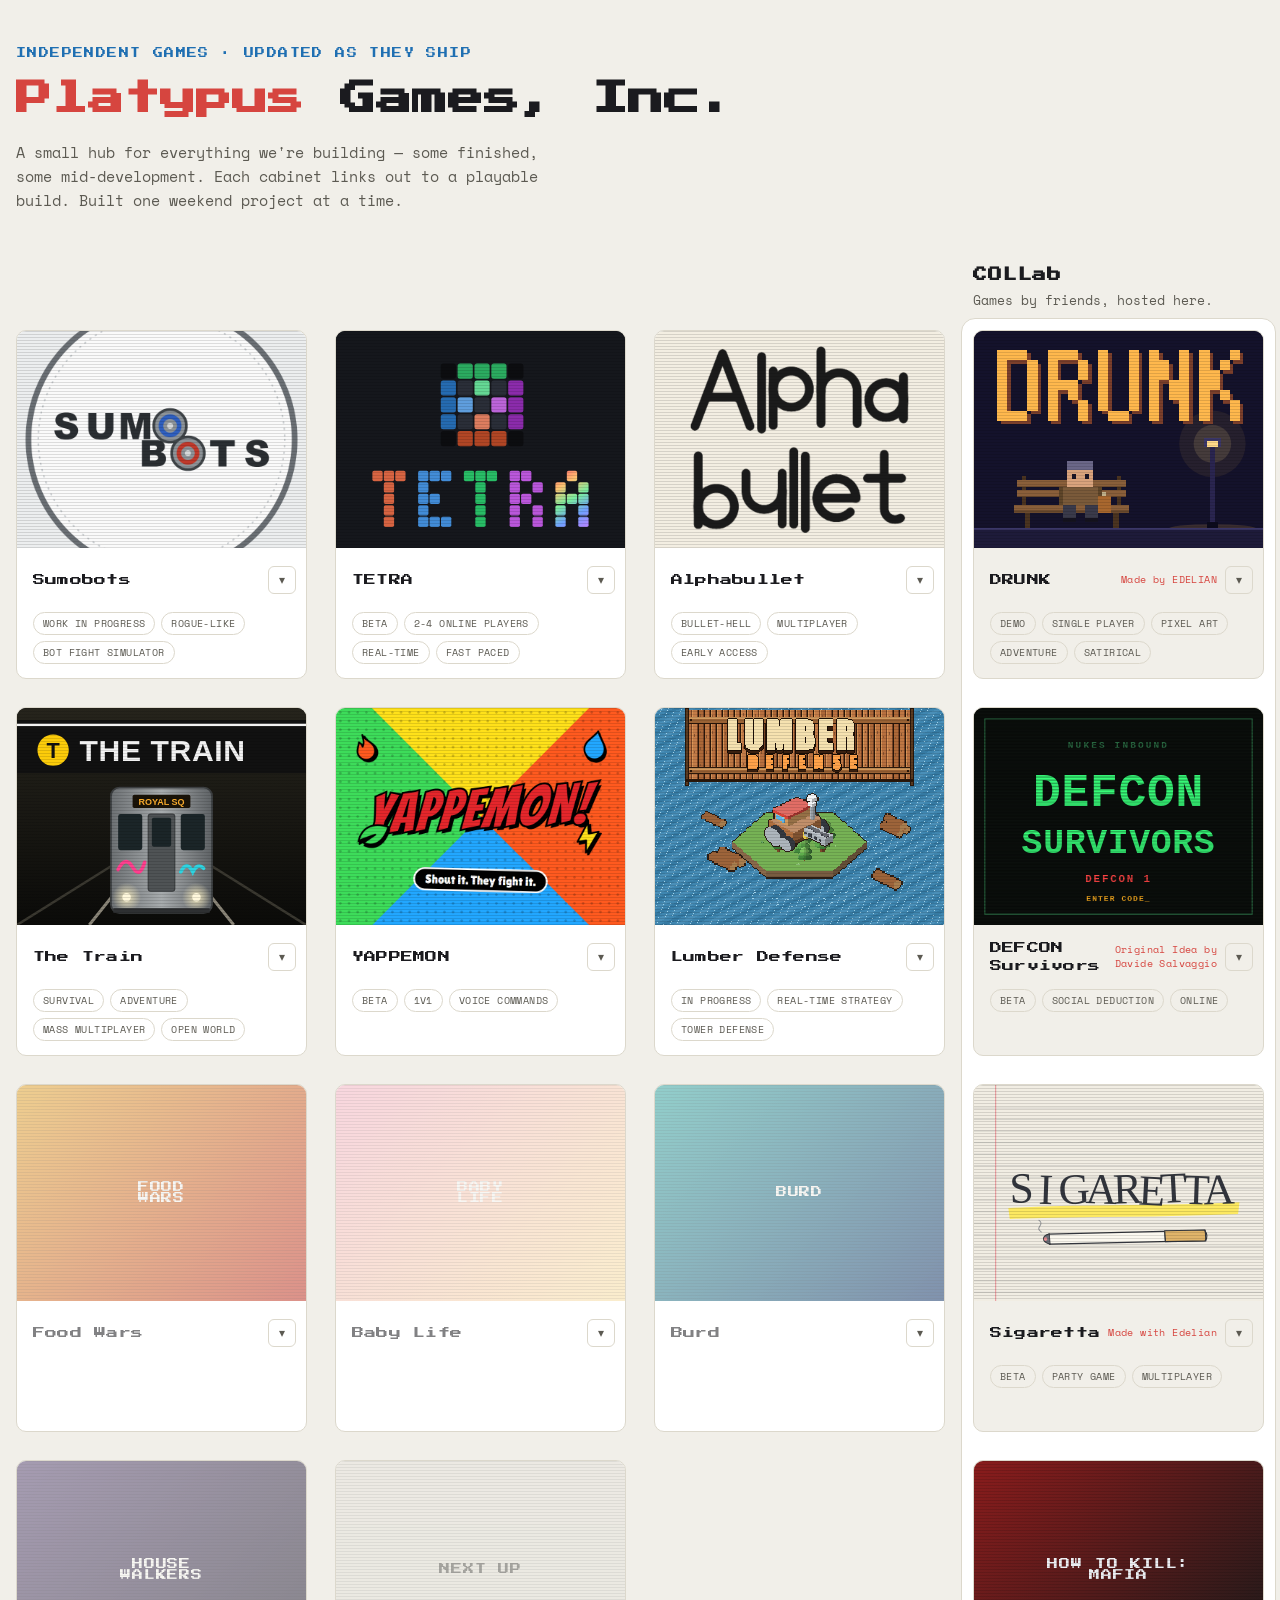
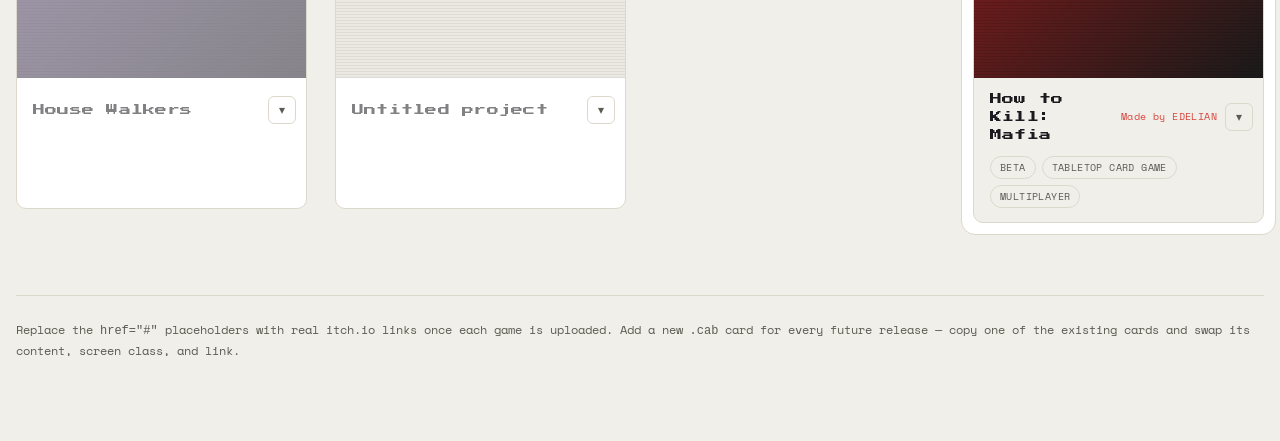
==== commit 2e69c5d3: "M0: DRUNK logo with Fausto on a bench, Mafia last in COLLab - DRUNK logo redrawn at 4:3 so it fits t" ====
--- a/index.html
+++ b/index.html
@@ -154,7 +154,7 @@
 .screen.train{background:#0b0b09; padding:0;}
 .screen.train img{width:100%; height:100%; object-fit:cover; display:block;}
 .screen.drunk{background:#14122b; padding:0;}
-.screen.drunk img{width:100%; height:100%; object-fit:cover; display:block;}
+.screen.drunk img{width:100%; height:100%; object-fit:contain; display:block;}
 .screen.sigaretta{background:#f1ede3; padding:0;}
 .screen.sigaretta img{width:100%; height:100%; object-fit:cover; display:block;}
 .screen.alphabullet{background:#f3eee2; padding:0;}
@@ -525,6 +525,42 @@
     </div>
 
     <div class="cab">
+      <a href="https://defcon-survivors.onrender.com/" aria-label="Play DEFCON Survivors in your browser"><div class="screen abort"><img src="defcon-survivors-logo.svg" alt="DEFCON Survivors logo"></div></a>
+      <div class="cab-head">
+        <a class="cab-title" href="https://defcon-survivors.onrender.com/">DEFCON Survivors</a>
+        <span class="cab-credit">Original Idea by Davide Salvaggio</span>
+        <button class="cab-toggle" type="button" aria-expanded="false" aria-label="Show details">▾</button>
+      </div>
+      <div class="cab-tags">
+        <span class="tag">Beta</span>
+        <span class="tag">Social deduction</span>
+        <span class="tag">Online</span>
+      </div>
+      <div class="cab-details" hidden>
+        <div class="cab-desc">A 6-player social deduction game for a voice call. Nukes are inbound: find the launch code through private chats, spot the corrupt teammate, and enter it before the DEFCON timer runs out. Bots fill empty seats. English and Italian. The first visit may take up to a minute while the server wakes up.</div>
+        <a class="cab-cta" href="https://defcon-survivors.onrender.com/">Play in your browser →</a>
+      </div>
+    </div>
+
+    <div class="cab">
+      <a href="https://giovannialtamore00-create.github.io/sigaretta/" aria-label="Play Sigaretta in your browser"><div class="screen sigaretta"><img src="sigaretta-logo.svg" alt="Sigaretta logo"></div></a>
+      <div class="cab-head">
+        <a class="cab-title" href="https://giovannialtamore00-create.github.io/sigaretta/">Sigaretta</a>
+        <span class="cab-credit">Made with Edelian</span>
+        <button class="cab-toggle" type="button" aria-expanded="false" aria-label="Show details">▾</button>
+      </div>
+      <div class="cab-tags">
+        <span class="tag">Beta</span>
+        <span class="tag">Party game</span>
+        <span class="tag">Multiplayer</span>
+      </div>
+      <div class="cab-details" hidden>
+        <div class="cab-desc">A collective writing party game in Italian, made for phones. Everyone starts a story, the sheet passes to the next player, and nobody sees what came before. 4 to 10 players, bots included.</div>
+        <a class="cab-cta" href="https://giovannialtamore00-create.github.io/sigaretta/">Play in your browser →</a>
+      </div>
+    </div>
+
+    <div class="cab">
       <a href="https://how-to-kill-mafia.onrender.com/" aria-label="Play How to Kill: Mafia in your browser"><div class="screen mafia">HOW TO KILL:<br>MAFIA</div></a>
       <div class="cab-head">
         <a class="cab-title" href="https://how-to-kill-mafia.onrender.com/">How to Kill: Mafia</a>
@@ -539,42 +575,6 @@
       <div class="cab-details" hidden>
         <div class="cab-desc">An online card game for 2–4 players. Build a squad of heroes, take down mafia bosses with a bounty on their heads, and use your faction's bonuses to get there first. The first visit may take up to a minute while the server wakes up.</div>
         <a class="cab-cta" href="https://how-to-kill-mafia.onrender.com/">Play in your browser →</a>
-      </div>
-    </div>
-
-    <div class="cab">
-      <a href="https://defcon-survivors.onrender.com/" aria-label="Play DEFCON Survivors in your browser"><div class="screen abort"><img src="defcon-survivors-logo.svg" alt="DEFCON Survivors logo"></div></a>
-      <div class="cab-head">
-        <a class="cab-title" href="https://defcon-survivors.onrender.com/">DEFCON Survivors</a>
-        <span class="cab-credit">Original Idea by Davide Salvaggio</span>
-        <button class="cab-toggle" type="button" aria-expanded="false" aria-label="Show details">▾</button>
-      </div>
-      <div class="cab-tags">
-        <span class="tag">Beta</span>
-        <span class="tag">Social deduction</span>
-        <span class="tag">Online</span>
-      </div>
-      <div class="cab-details" hidden>
-        <div class="cab-desc">A 6-player social deduction game for a voice call. Nukes are inbound: find the launch code through private chats, spot the corrupt teammate, and enter it before the DEFCON timer runs out. Bots fill empty seats. English and Italian. The first visit may take up to a minute while the server wakes up.</div>
-        <a class="cab-cta" href="https://defcon-survivors.onrender.com/">Play in your browser →</a>
-      </div>
-    </div>
-
-    <div class="cab">
-      <a href="https://giovannialtamore00-create.github.io/sigaretta/" aria-label="Play Sigaretta in your browser"><div class="screen sigaretta"><img src="sigaretta-logo.svg" alt="Sigaretta logo"></div></a>
-      <div class="cab-head">
-        <a class="cab-title" href="https://giovannialtamore00-create.github.io/sigaretta/">Sigaretta</a>
-        <span class="cab-credit">Made with Edelian</span>
-        <button class="cab-toggle" type="button" aria-expanded="false" aria-label="Show details">▾</button>
-      </div>
-      <div class="cab-tags">
-        <span class="tag">Beta</span>
-        <span class="tag">Party game</span>
-        <span class="tag">Multiplayer</span>
-      </div>
-      <div class="cab-details" hidden>
-        <div class="cab-desc">A collective writing party game in Italian, made for phones. Everyone starts a story, the sheet passes to the next player, and nobody sees what came before. 4 to 10 players, bots included.</div>
-        <a class="cab-cta" href="https://giovannialtamore00-create.github.io/sigaretta/">Play in your browser →</a>
       </div>
     </div>
   </div>
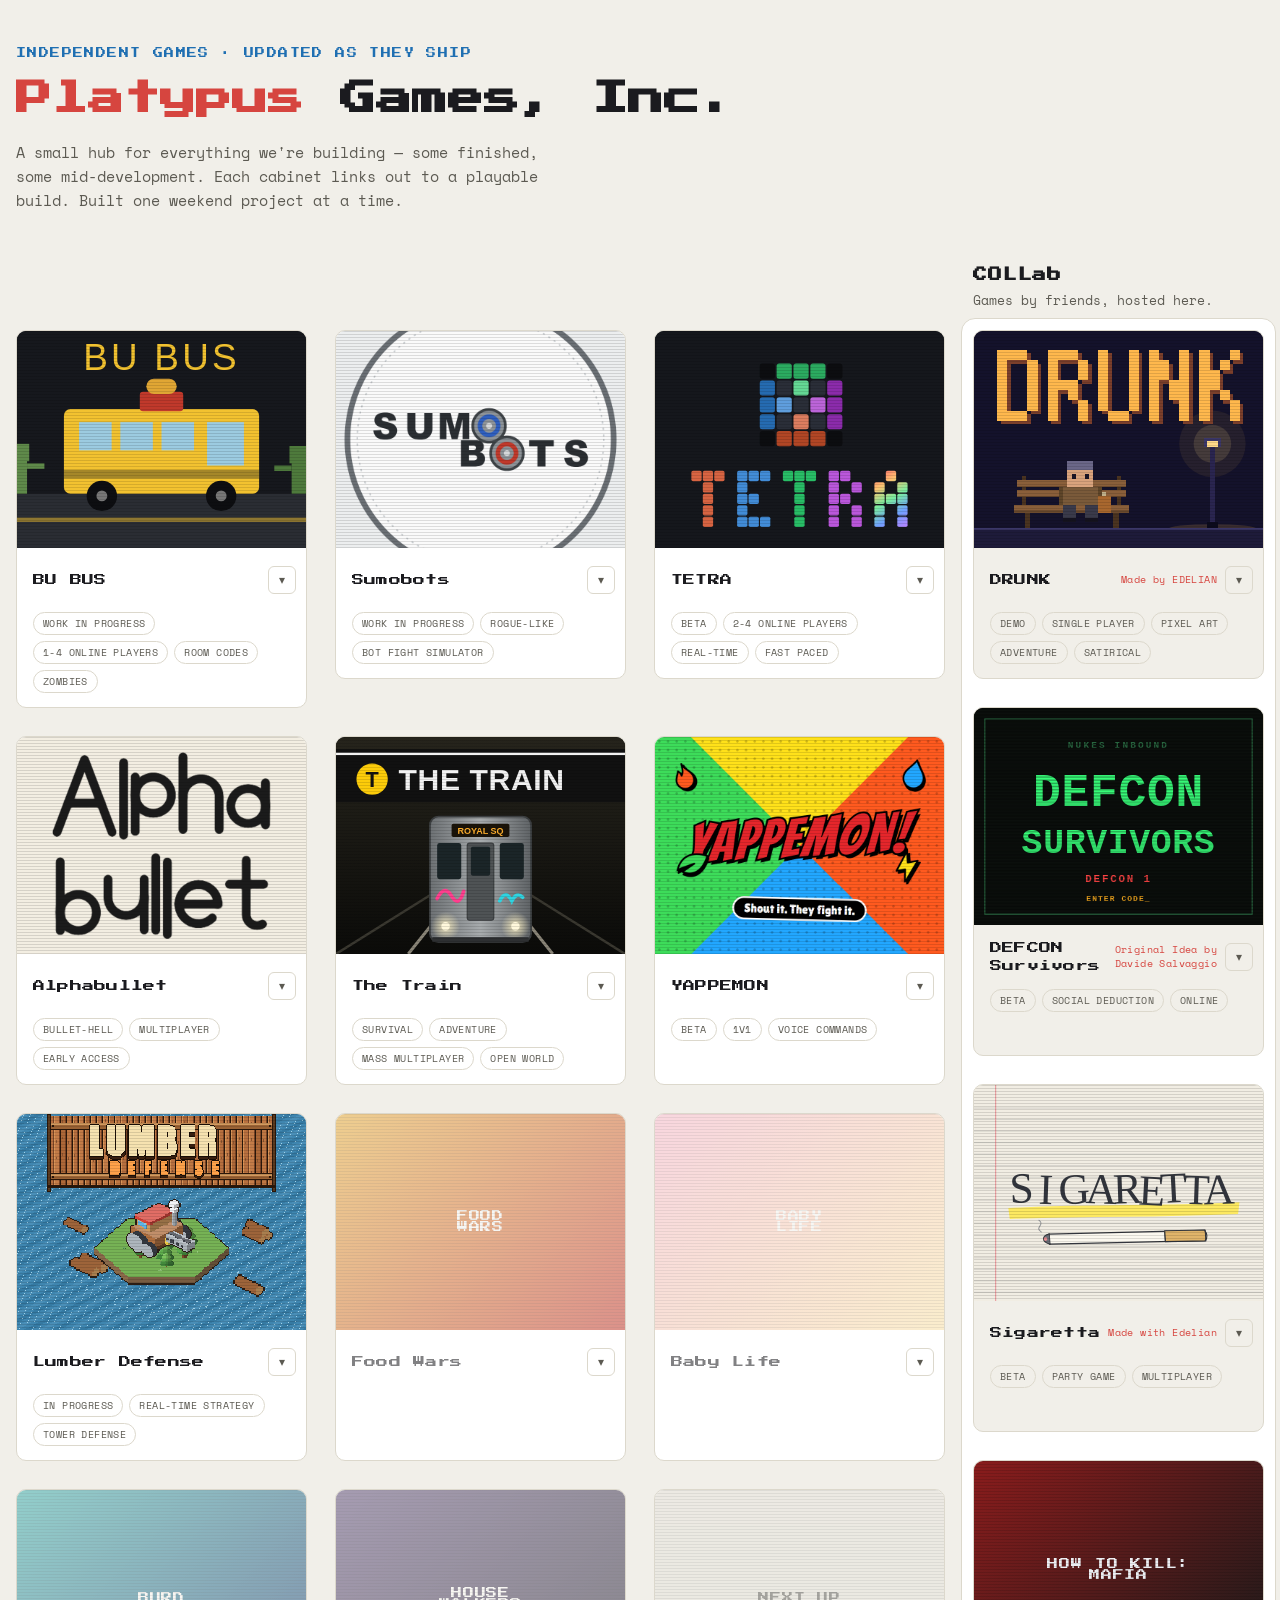
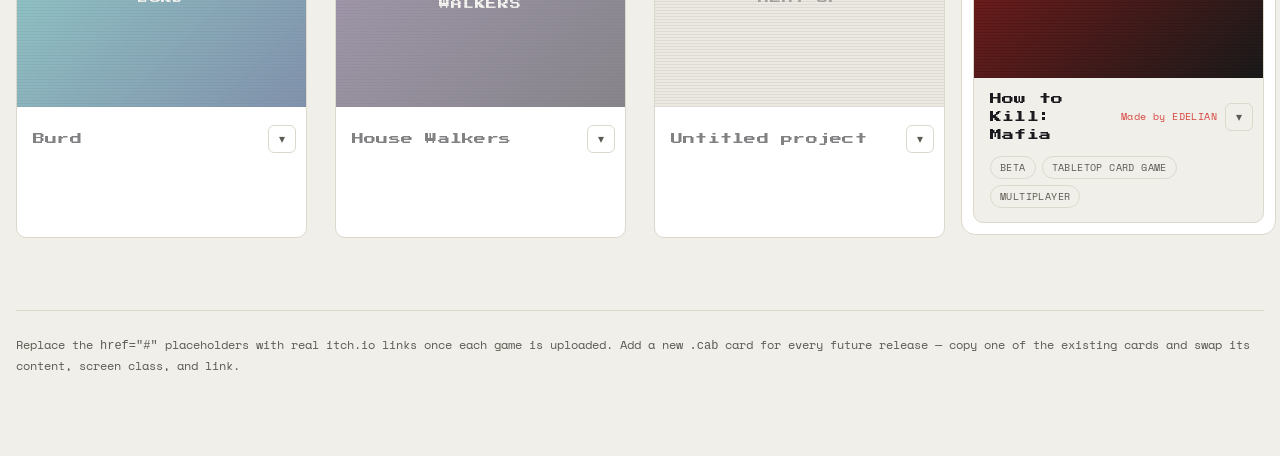
==== commit 45737aa3: "M0: BU BUS browser build with room-code online play, card on the hub Co-Authored-By: Claude Opus 5.5" ====
--- a/index.html
+++ b/index.html
@@ -138,6 +138,8 @@
   );
   pointer-events:none;
 }
+.screen.bubus{background:#16181d; padding:0;}
+.screen.bubus img{width:100%; height:100%; object-fit:cover; display:block;}
 .screen.sumobots{background:#eceeef; padding:0;}
 .screen.sumobots img{width:100%; height:100%; object-fit:cover; display:block;}
 .screen.tetrae{background:#15171c; padding:0;}
@@ -327,6 +329,24 @@
   <main>
   <div class="grid">
     <div class="cab">
+      <a href="bu-bus/" aria-label="Play BU BUS in your browser"><div class="screen bubus"><img src="bu-bus-logo.svg" alt="BU BUS logo"></div></a>
+      <div class="cab-head">
+        <a class="cab-title" href="bu-bus/">BU BUS</a>
+        <button class="cab-toggle" type="button" aria-expanded="false" aria-label="Show details">▾</button>
+      </div>
+      <div class="cab-tags">
+        <span class="tag">Work in progress</span>
+        <span class="tag">1-4 online players</span>
+        <span class="tag">Room codes</span>
+        <span class="tag">Zombies</span>
+      </div>
+      <div class="cab-details" hidden>
+        <div class="cab-desc">Crew a burger bus through a zombie-filled Milan with up to three friends. Host a game, share the room code, deliver burgers and survive the horde.</div>
+        <a class="cab-cta" href="bu-bus/">Play in your browser →</a>
+      </div>
+    </div>
+
+    <div class="cab">
       <a href="sumobots/" aria-label="Play Sumobots"><div class="screen sumobots"><img src="sumobots-logo.png" alt="Sumobots logo"></div></a>
       <div class="cab-head">
         <a class="cab-title" href="sumobots/">Sumobots</a>
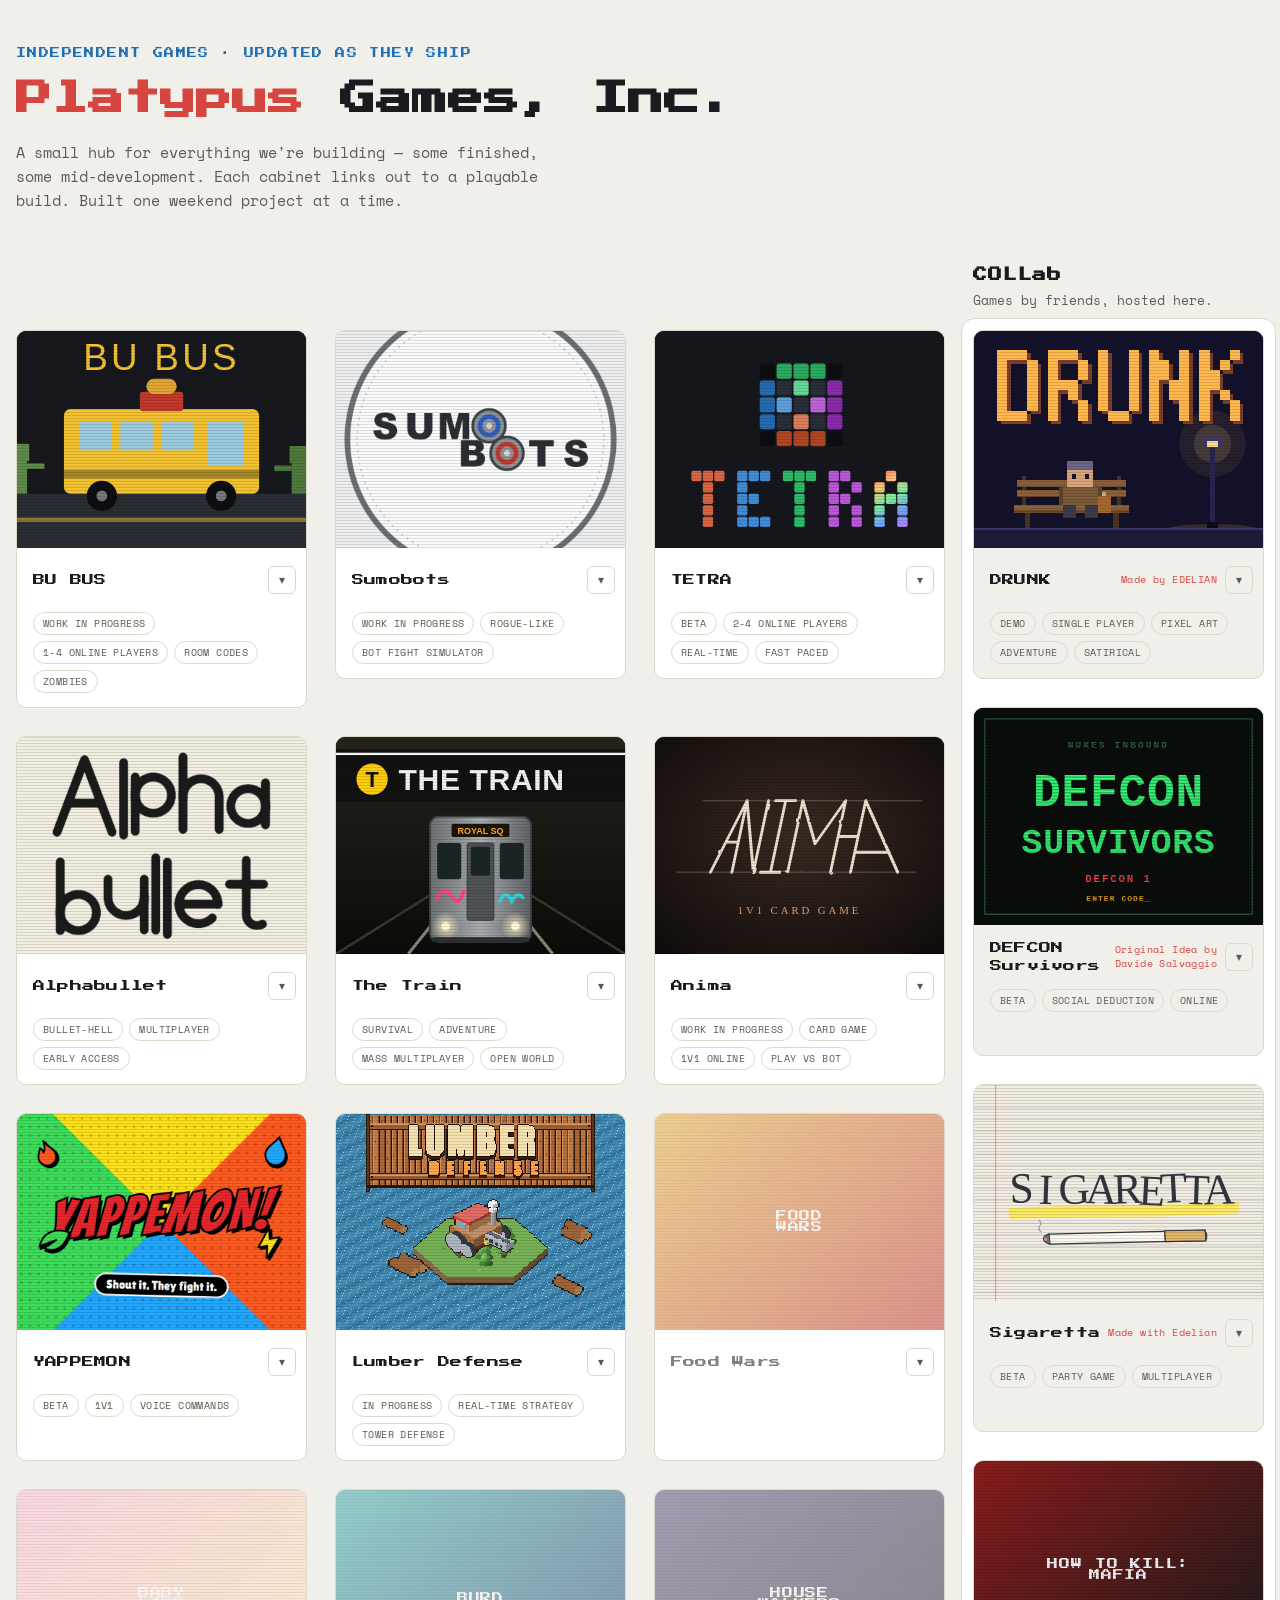
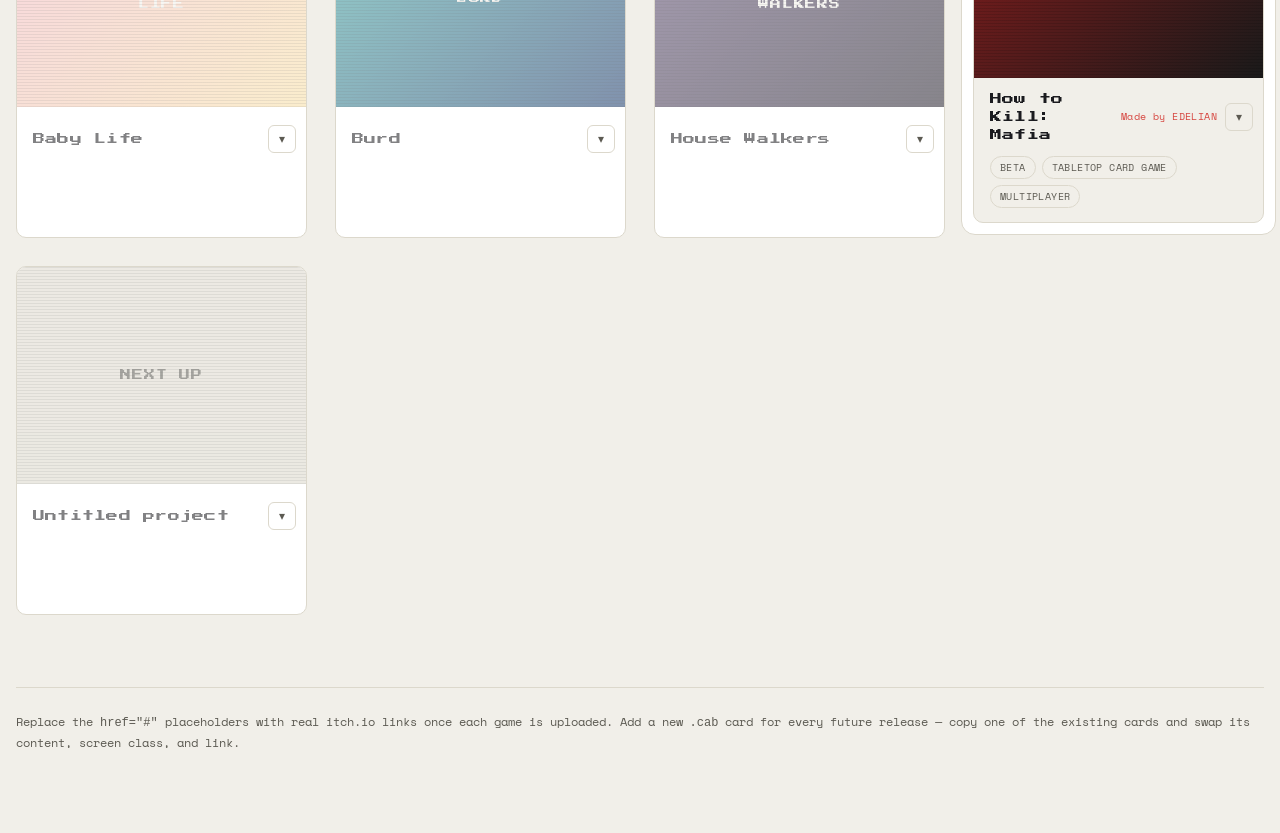
==== commit d28804a3: "Anima: cabinet linking to the live game on Cloudflare Co-Authored-By: Claude Sonnet 5.5 <noreply@ant" ====
--- a/index.html
+++ b/index.html
@@ -155,6 +155,8 @@
 .screen.mafia{background:linear-gradient(135deg, #8a1c1c, #1a1a1a); color:#eceef2;}
 .screen.train{background:#0b0b09; padding:0;}
 .screen.train img{width:100%; height:100%; object-fit:cover; display:block;}
+.screen.anima{background:#110d0b; padding:0;}
+.screen.anima img{width:100%; height:100%; object-fit:cover; display:block;}
 .screen.drunk{background:#14122b; padding:0;}
 .screen.drunk img{width:100%; height:100%; object-fit:contain; display:block;}
 .screen.sigaretta{background:#f1ede3; padding:0;}
@@ -413,6 +415,24 @@
       <div class="cab-details" hidden>
         <div class="cab-desc">A first-person multiplayer survival game in an empty 80s subway. Ride the train, get off at the station, and keep the grapplers off your head. One tab per player; the host presses Ready. The first visit may take up to a minute while the server wakes up.</div>
         <a class="cab-cta" href="https://the-train.onrender.com/">Play in your browser →</a>
+      </div>
+    </div>
+
+    <div class="cab">
+      <a href="https://anima.giovanni-altamore-00.workers.dev/" aria-label="Play Anima in your browser"><div class="screen anima"><img src="anima-logo.svg" alt="Anima logo"></div></a>
+      <div class="cab-head">
+        <a class="cab-title" href="https://anima.giovanni-altamore-00.workers.dev/">Anima</a>
+        <button class="cab-toggle" type="button" aria-expanded="false" aria-label="Show details">▾</button>
+      </div>
+      <div class="cab-tags">
+        <span class="tag">Work in progress</span>
+        <span class="tag">Card game</span>
+        <span class="tag">1v1 online</span>
+        <span class="tag">Play vs bot</span>
+      </div>
+      <div class="cab-details" hidden>
+        <div class="cab-desc">A 1v1 creature card game where your HP is also your mana. Build a deck, then play a friend online or the bot. Make a player name to save your decks.</div>
+        <a class="cab-cta" href="https://anima.giovanni-altamore-00.workers.dev/">Play in your browser →</a>
       </div>
     </div>
 
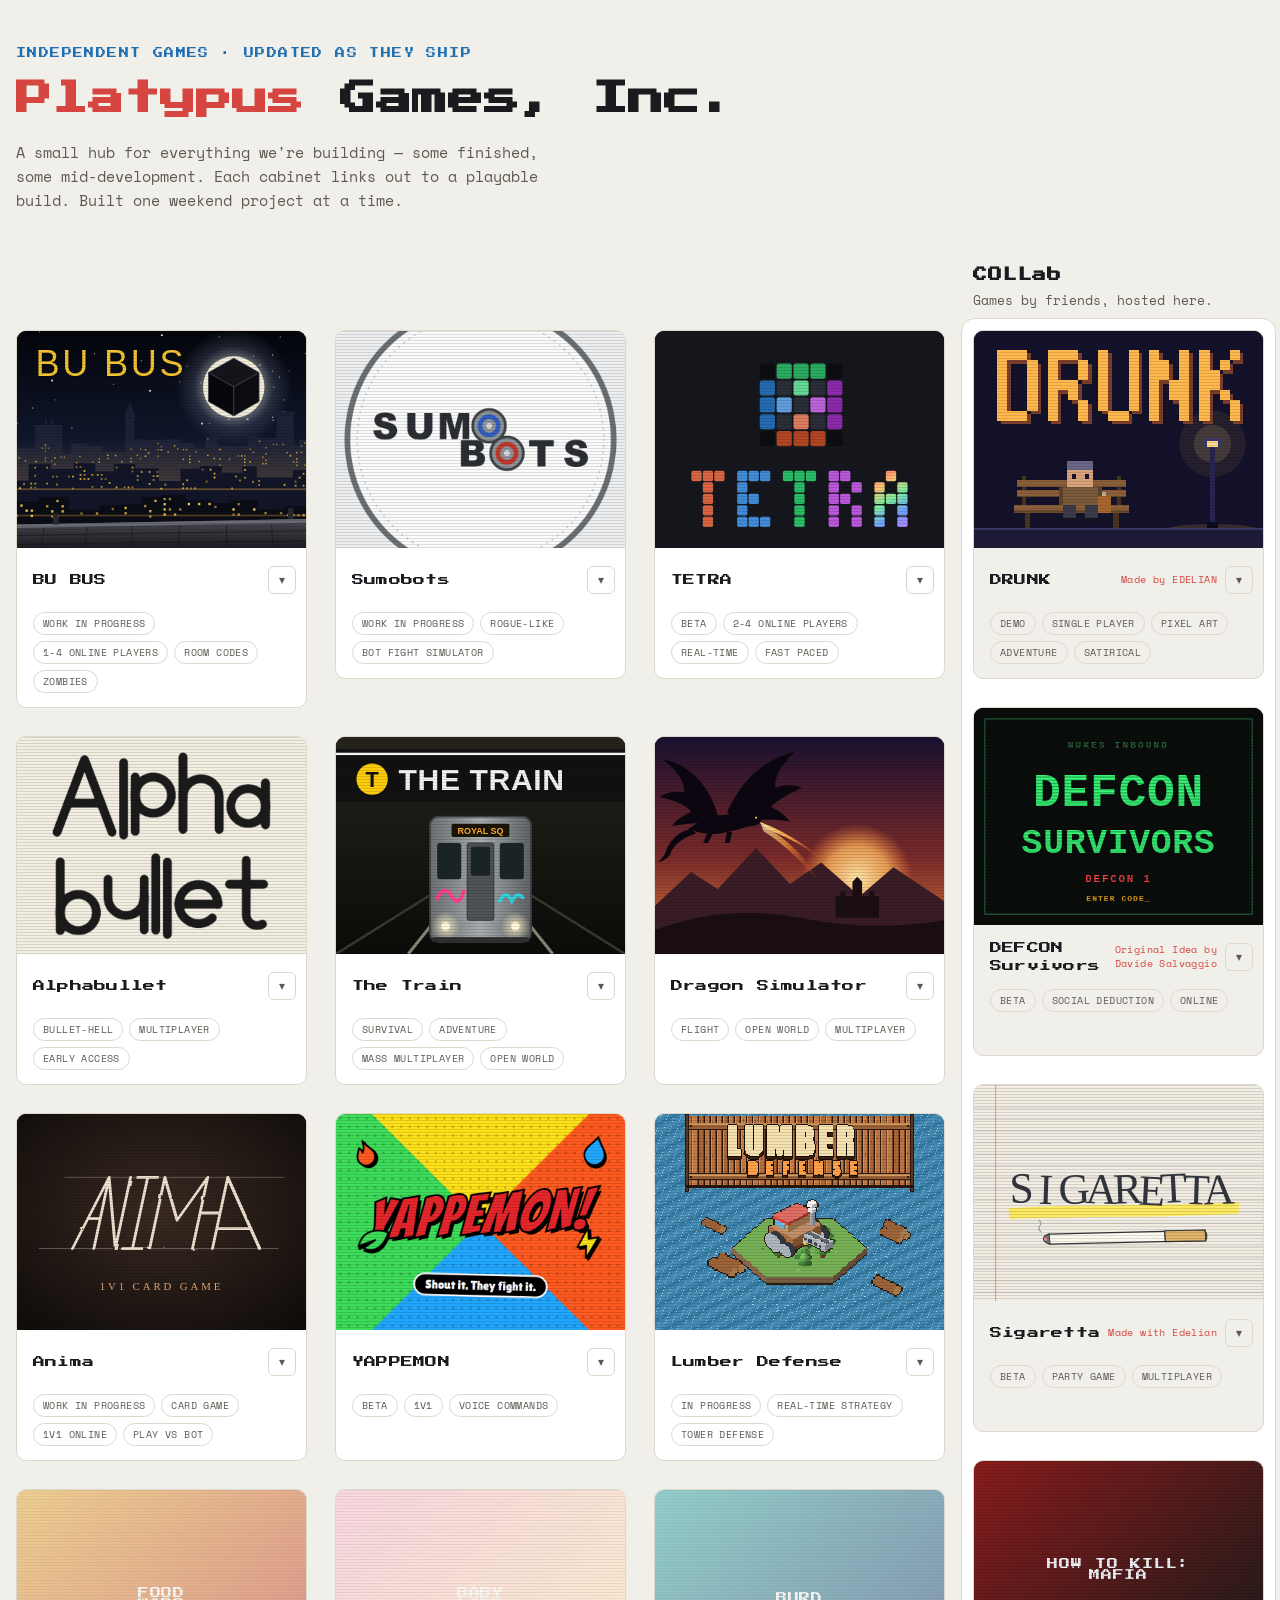
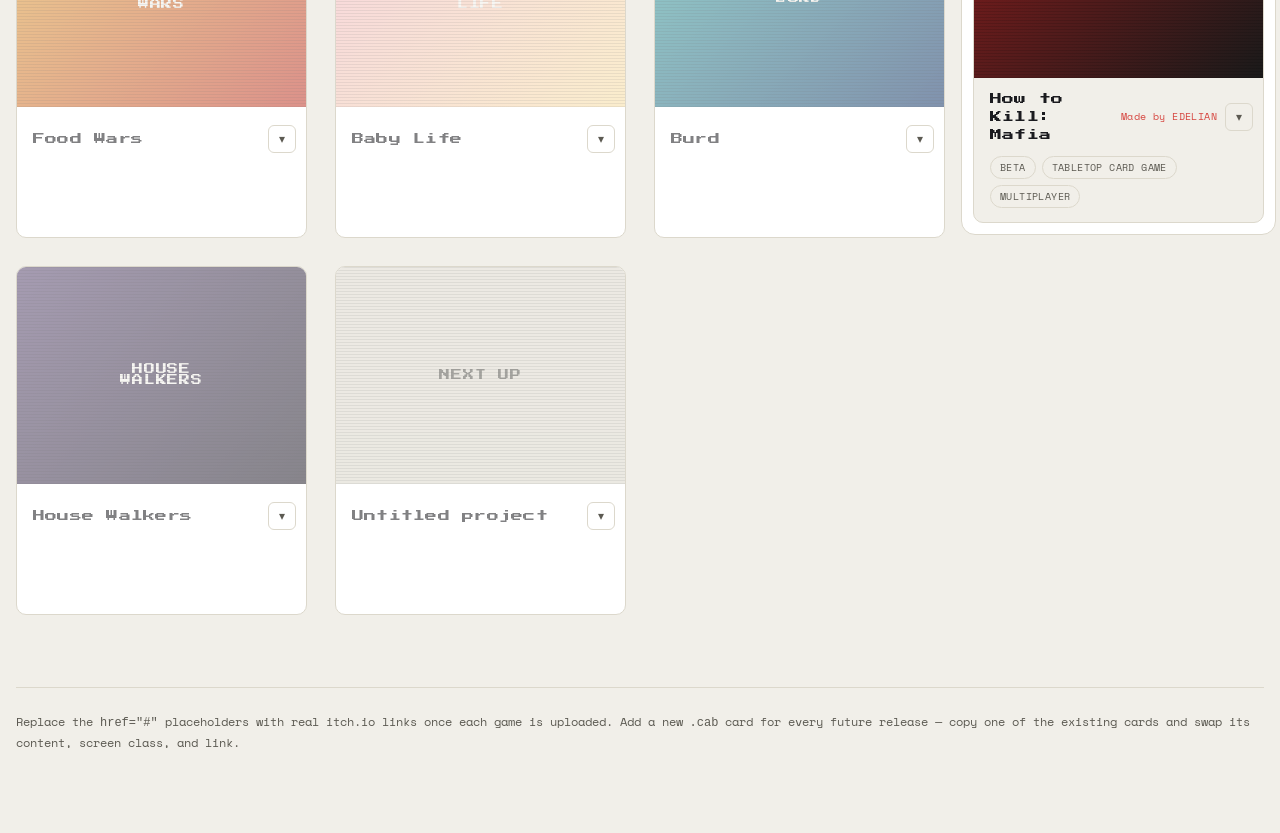
==== commit 8d1933e0: "G1: Dragon Simulator cabinet linking to the game on Render Co-Authored-By: Claude Opus 5.5 <noreply@" ====
--- a/index.html
+++ b/index.html
@@ -155,6 +155,8 @@
 .screen.mafia{background:linear-gradient(135deg, #8a1c1c, #1a1a1a); color:#eceef2;}
 .screen.train{background:#0b0b09; padding:0;}
 .screen.train img{width:100%; height:100%; object-fit:cover; display:block;}
+.screen.dragonsim{background:#1a1030; padding:0;}
+.screen.dragonsim img{width:100%; height:100%; object-fit:cover; display:block;}
 .screen.anima{background:#110d0b; padding:0;}
 .screen.anima img{width:100%; height:100%; object-fit:cover; display:block;}
 .screen.drunk{background:#14122b; padding:0;}
@@ -418,6 +420,22 @@
       </div>
     </div>
 
+    <div class="cab">
+      <a href="https://dragon-simulator.onrender.com/" aria-label="Play Dragon Simulator in your browser"><div class="screen dragonsim"><img src="dragon-simulator-logo.svg" alt="Dragon Simulator logo"></div></a>
+      <div class="cab-head">
+        <a class="cab-title" href="https://dragon-simulator.onrender.com/">Dragon Simulator</a>
+        <button class="cab-toggle" type="button" aria-expanded="false" aria-label="Show details">▾</button>
+      </div>
+      <div class="cab-tags">
+        <span class="tag">Flight</span>
+        <span class="tag">Open world</span>
+        <span class="tag">Multiplayer</span>
+      </div>
+      <div class="cab-details" hidden>
+        <div class="cab-desc">Fly a dragon in first person over one shared open world. Burn castles, raid towns, claim a lair and grow your hoard; your level and loot are saved under your dragon's name. The first visit may take up to a minute while the server wakes up.</div>
+        <a class="cab-cta" href="https://dragon-simulator.onrender.com/">Play in your browser →</a>
+      </div>
+    </div>
     <div class="cab">
       <a href="https://anima.giovanni-altamore-00.workers.dev/" aria-label="Play Anima in your browser"><div class="screen anima"><img src="anima-logo.svg" alt="Anima logo"></div></a>
       <div class="cab-head">
